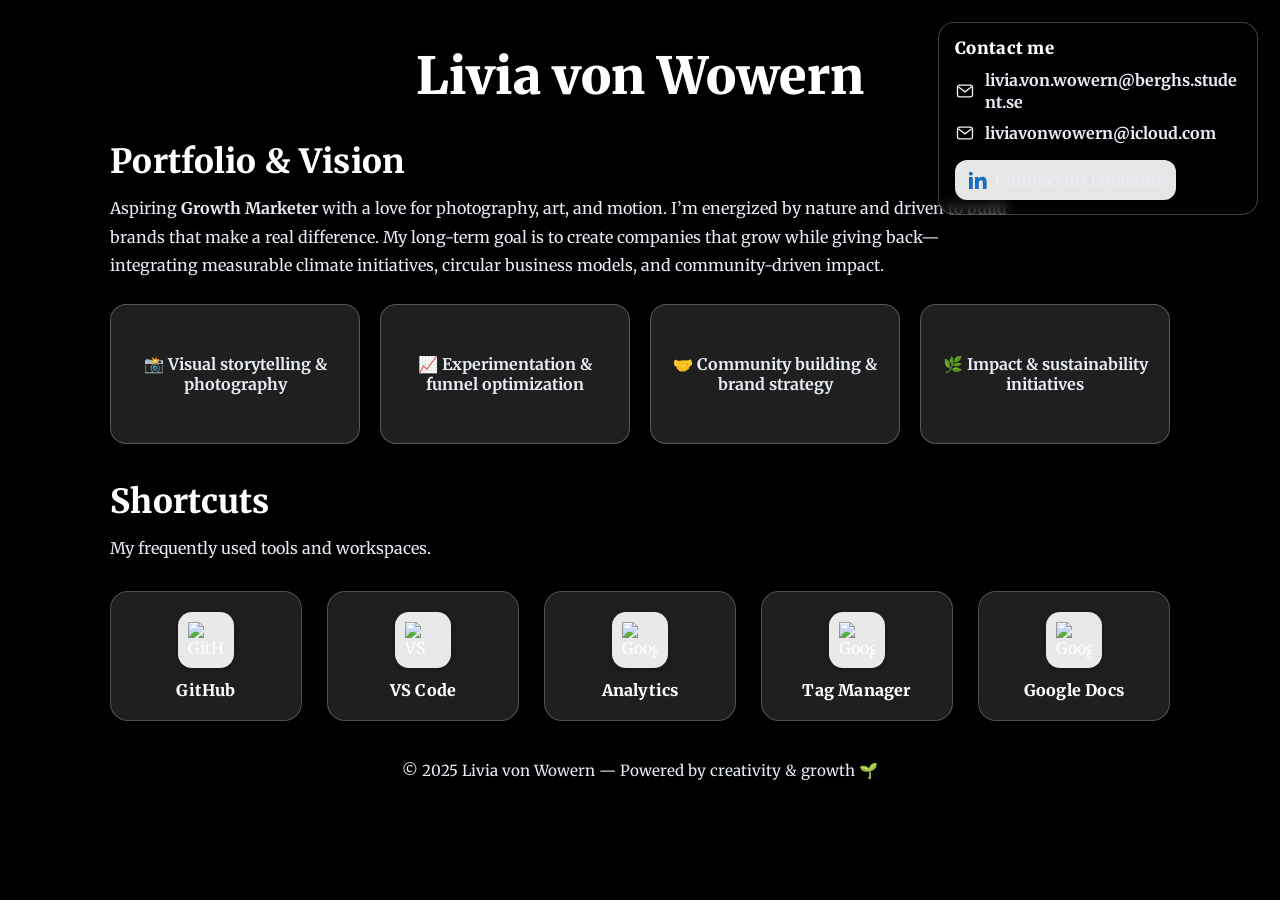
==== index.html @ f671ff24 "gtm" ====
<!DOCTYPE html>
<html lang="en">
<head>
  <!-- Google Tag Manager -->
  <script>(function(w,d,s,l,i){w[l]=w[l]||[];w[l].push({'gtm.start':
  new Date().getTime(),event:'gtm.js'});var f=d.getElementsByTagName(s)[0],
  j=d.createElement(s),dl=l!='dataLayer'?'&l='+l:'';j.async=true;j.src=
  'https://www.googletagmanager.com/gtm.js?id='+i+dl;f.parentNode.insertBefore(j,f);
  })(window,document,'script','dataLayer','GTM-MPZDT4SW');</script>
  <!-- End Google Tag Manager -->

  <meta charset="UTF-8" />
  <meta name="viewport" content="width=device-width, initial-scale=1" />
  <title>Livia von Wowern</title>

  <!-- Merriweather font -->
  <link href="https://fonts.googleapis.com/css2?family=Merriweather:wght@300;400;700;900&display=swap" rel="stylesheet">

  <style>
    :root{
      --text:#ffffff;
      --text-soft:#e8ecf6;
      --accent:#00e0ff;
      --glass:rgba(255,255,255,.12);
      --card:rgba(255,255,255,.9);
      --shadow:0 4px 14px rgba(0,0,0,.28);
    }
    *{box-sizing:border-box}

    body{
      margin:0;
      font-family:'Merriweather', serif;
      color:var(--text);
      min-height:100vh; overflow-x:hidden;
      background: #000 url("https://plus.unsplash.com/premium_photo-1701069017776-1d6363816001?fm=jpg&q=60&w=3000&ixlib=rb-4.1.0&ixid=M3wxMjA3fDB8MHxzZWFyY2h8MTB8fGRhcmslMjBiYWNrZ3JvdW5kfGVufDB8fDB8fHww")
                  center center / cover no-repeat fixed;
      position:relative;
    }
    @media (max-width:900px){ body{ background-attachment:scroll; } }

    .container{ position:relative; z-index:2; max-width:1100px; margin:0 auto; padding:50px 20px 110px; }
    header{text-align:center;margin-bottom:18px}
    header h1{
      font-weight:900; letter-spacing:.3px;
      font-size:clamp(2.2rem,4vw,3.6rem); margin:0; line-height:1.05;
      text-shadow:0 2px 18px rgba(0,0,0,.45);
    }

    section{margin-top:36px}
    .section-title{
      font-weight:800; letter-spacing:.3px;
      font-size:clamp(1.6rem,2.6vw,2.2rem); margin:0 0 12px;
      text-shadow:0 1px 12px rgba(0,0,0,.35);
    }
    .lead{
      color:var(--text-soft); line-height:1.8; margin:0 0 24px; max-width:900px;
      text-shadow:0 1px 10px rgba(0,0,0,.35);
    }

    .folio-grid{ display:grid; grid-template-columns:repeat(auto-fit,minmax(230px,1fr)); gap:20px; }
    .folio-item{
      background:var(--glass);
      border:1px solid rgba(255,255,255,.25);
      border-radius:16px; padding:18px; min-height:140px;
      display:flex; align-items:center; justify-content:center; text-align:center;
      color:var(--text-soft); font-weight:700; box-shadow:var(--shadow);
      backdrop-filter:saturate(110%) blur(4px);
    }

    .links{ display:grid; grid-template-columns:repeat(auto-fit,minmax(160px,1fr)); gap:25px; justify-content:center; margin-top:28px; }
    .link-card{
      background:var(--glass); backdrop-filter:blur(8px);
      border:1px solid rgba(255,255,255,.22); border-radius:18px; padding:20px; color:var(--text);
      text-decoration:none; display:flex; flex-direction:column; align-items:center; justify-content:center;
      box-shadow:var(--shadow); transition:transform .25s ease, box-shadow .25s ease, border-color .25s ease;
    }
    .link-card:hover{ transform:translateY(-6px) scale(1.03); box-shadow:0 0 24px rgba(0,224,255,.42); border-color:var(--accent); }
    .logo-badge{ display:inline-flex; align-items:center; justify-content:center; width:56px; height:56px; border-radius:14px; background:var(--card); box-shadow:0 2px 8px rgba(0,0,0,.3); margin-bottom:12px; }
    .logo{ width:36px; height:36px; object-fit:contain; }
    .link-label{ font-weight:800; font-size:1rem; letter-spacing:.2px; }

    footer{ margin-top:40px; font-size:.95rem; color:var(--text-soft); text-align:center; }
    @media (max-width:640px){ .link-card{max-width:260px;margin:0 auto} .container{padding-bottom:130px} }

    .contact{
      position:fixed; right:22px; top:22px; z-index:5;
      width:320px; max-width:calc(100vw - 32px);
      background:rgba(0,0,0,.45); border:1px solid rgba(255,255,255,.25);
      border-radius:16px; padding:14px 16px; color:var(--text); box-shadow:var(--shadow);
      backdrop-filter:blur(6px) saturate(120%);
    }
    .contact h3{ margin:0 0 10px; font-size:1.05rem; font-weight:900; letter-spacing:.3px; }
    .contact .row{ display:flex; align-items:center; gap:10px; margin:8px 0; line-height:1.4; }
    .contact .icon{ width:20px; height:20px; opacity:.95; flex:0 0 auto; }
    .contact a{ color:var(--text-soft); text-decoration:none; font-weight:700; word-break:break-word; }
    .contact a:hover{ color:#fff; text-decoration:underline; }
    .btn{ margin-top:8px; display:inline-flex; align-items:center; gap:8px; background:var(--card); color:#0a66c2; border-radius:12px; padding:10px 14px; font-weight:900; text-decoration:none; box-shadow:0 2px 8px rgba(0,0,0,.25); transition:transform .2s ease, box-shadow .2s ease; }
    .btn:hover{ transform:translateY(-2px); box-shadow:0 4px 14px rgba(0,0,0,.35); }
    .btn .icon{ width:18px; height:18px; }

    .contact-toggle{ position:fixed; right:22px; bottom:22px; z-index:6; background:var(--card); color:#111827; border:none; border-radius:999px; padding:10px 14px; font-weight:900; box-shadow:var(--shadow); display:none; }
    @media (max-width:540px){ .contact{display:none}.contact.open{display:block}.contact-toggle{display:inline-block} }
  </style>
</head>
<body>
  <!-- Google Tag Manager (noscript) -->
<noscript><iframe src="https://www.googletagmanager.com/ns.html?id=GTM-MPZDT4SW"
height="0" width="0" style="display:none;visibility:hidden"></iframe></noscript>
<!-- End Google Tag Manager (noscript) -->

  <!-- Mobile contact toggle -->
  <button class="contact-toggle" aria-controls="contact-card" aria-expanded="false" onclick="
    const c=document.getElementById('contact-card');
    c.classList.toggle('open');
    this.setAttribute('aria-expanded', c.classList.contains('open'));
  ">Contact</button>

  <!-- Contact Corner -->
  <aside id="contact-card" class="contact" aria-label="Contact information">
    <h3>Contact me</h3>
    <div class="row">
      <svg class="icon" viewBox="0 0 24 24" fill="none" aria-hidden="true">
        <path d="M3 7.5A2.5 2.5 0 0 1 5.5 5h13A2.5 2.5 0 0 1 21 7.5v9A2.5 2.5 0 0 1 18.5 19h-13A2.5 2.5 0 0 1 3 16.5v-9Z" stroke="currentColor" stroke-width="1.6"/>
        <path d="M4 7l8 6 8-6" stroke="currentColor" stroke-width="1.6"/>
      </svg>
      <a href="mailto:livia.von.wowern@berghs.student.se">livia.von.wowern@berghs.student.se</a>
    </div>
    <div class="row">
      <svg class="icon" viewBox="0 0 24 24" fill="none" aria-hidden="true">
        <path d="M3 7.5A2.5 2.5 0 0 1 5.5 5h13A2.5 2.5 0 0 1 21 7.5v9A2.5 2.5 0 0 1 18.5 19h-13A2.5 2.5 0 0 1 3 16.5v-9Z" stroke="currentColor" stroke-width="1.6"/>
        <path d="M4 7l8 6 8-6" stroke="currentColor" stroke-width="1.6"/>
      </svg>
      <a href="mailto:liviavonwowern@icloud.com">liviavonwowern@icloud.com</a>
    </div>
    <a class="btn" href="https://www.linkedin.com/in/livia-von-wowern-b5a18633a" target="_blank" rel="noopener noreferrer" aria-label="LinkedIn profile — Livia von Wowern">
      <svg class="icon" viewBox="0 0 24 24" aria-hidden="true"><path fill="#0a66c2" d="M4.98 3.5C4.98 4.88 3.86 6 2.5 6S0 4.88 0 3.5 1.12 1 2.5 1s2.48 1.12 2.48 2.5zM0 8h5v16H0zM8 8h4.8v2.2h.1c.7-1.3 2.3-2.6 4.7-2.6 5 0 5.9 3.3 5.9 7.6V24h-5v-7.5c0-1.8 0-4.1-2.5-4.1s-2.9 2-2.9 4v7.6H8V8z"/></svg>
      Connect on LinkedIn
    </a>
  </aside>

  <div class="container">
    <header><h1>Livia von Wowern</h1></header>

    <section id="portfolio">
      <h2 class="section-title">Portfolio & Vision</h2>
      <p class="lead">
        Aspiring <strong>Growth Marketer</strong> with a love for photography, art, and motion.
        I’m energized by nature and driven to build brands that make a real difference.
        My long-term goal is to create companies that grow while giving back—integrating measurable
        climate initiatives, circular business models, and community-driven impact.
      </p>
      <div class="folio-grid">
        <div class="folio-item">📸 Visual storytelling & photography</div>
        <div class="folio-item">📈 Experimentation & funnel optimization</div>
        <div class="folio-item">🤝 Community building & brand strategy</div>
        <div class="folio-item">🌿 Impact & sustainability initiatives</div>
      </div>
    </section>

    <section id="shortcuts">
      <h2 class="section-title" style="margin-top:32px;">Shortcuts</h2>
      <p class="lead">My frequently used tools and workspaces.</p>
      <div class="links">
        <a href="https://github.com/" class="link-card" target="_blank" rel="noopener noreferrer" aria-label="GitHub">
          <span class="logo-badge"><img class="logo" src="https://github.githubassets.com/favicons/favicon.svg" alt="GitHub" loading="lazy" decoding="async"></span>
          <div class="link-label">GitHub</div>
        </a>
        <a href="https://code.visualstudio.com/" class="link-card" target="_blank" rel="noopener noreferrer" aria-label="VS Code">
          <span class="logo-badge"><img class="logo" src="https://code.visualstudio.com/favicon.ico" alt="VS Code" loading="lazy" decoding="async"></span>
          <div class="link-label">VS Code</div>
        </a>
        <a href="https://analytics.google.com/" class="link-card" target="_blank" rel="noopener noreferrer" aria-label="Google Analytics">
          <span class="logo-badge"><img class="logo" src="https://www.gstatic.com/analytics-suite/header/suite/v2/ic_analytics.svg" alt="Google Analytics" loading="lazy" decoding="async"></span>
          <div class="link-label">Analytics</div>
        </a>

        <!-- Tag Manager card -->
        <a href="https://tagmanager.google.com/" class="link-card" target="_blank" rel="noopener noreferrer" aria-label="Google Tag Manager">
          <span class="logo-badge">
            <img
              class="logo"
              src="https://encrypted-tbn0.gstatic.com/images?q=tbn:ANd9GcS4cEQ_gB6ddnWefziMZ3MfPSZ_flEyVob_Ng&s"
              alt="Google Tag Manager"
              loading="lazy"
              decoding="async"
            >
          </span>
          <div class="link-label">Tag Manager</div>
        </a>

        <a href="https://docs.google.com/" class="link-card" target="_blank" rel="noopener noreferrer" aria-label="Google Docs">
          <span class="logo-badge"><img class="logo" src="https://www.gstatic.com/images/branding/product/1x/docs_2020q4_48dp.png" alt="Google Docs" loading="lazy" decoding="async"></span>
          <div class="link-label">Google Docs</div>
        </a>
      </div>
    </section>

    <footer>&copy; 2025 Livia von Wowern — Powered by creativity & growth 🌱</footer>
  </div>
</body>
</html>
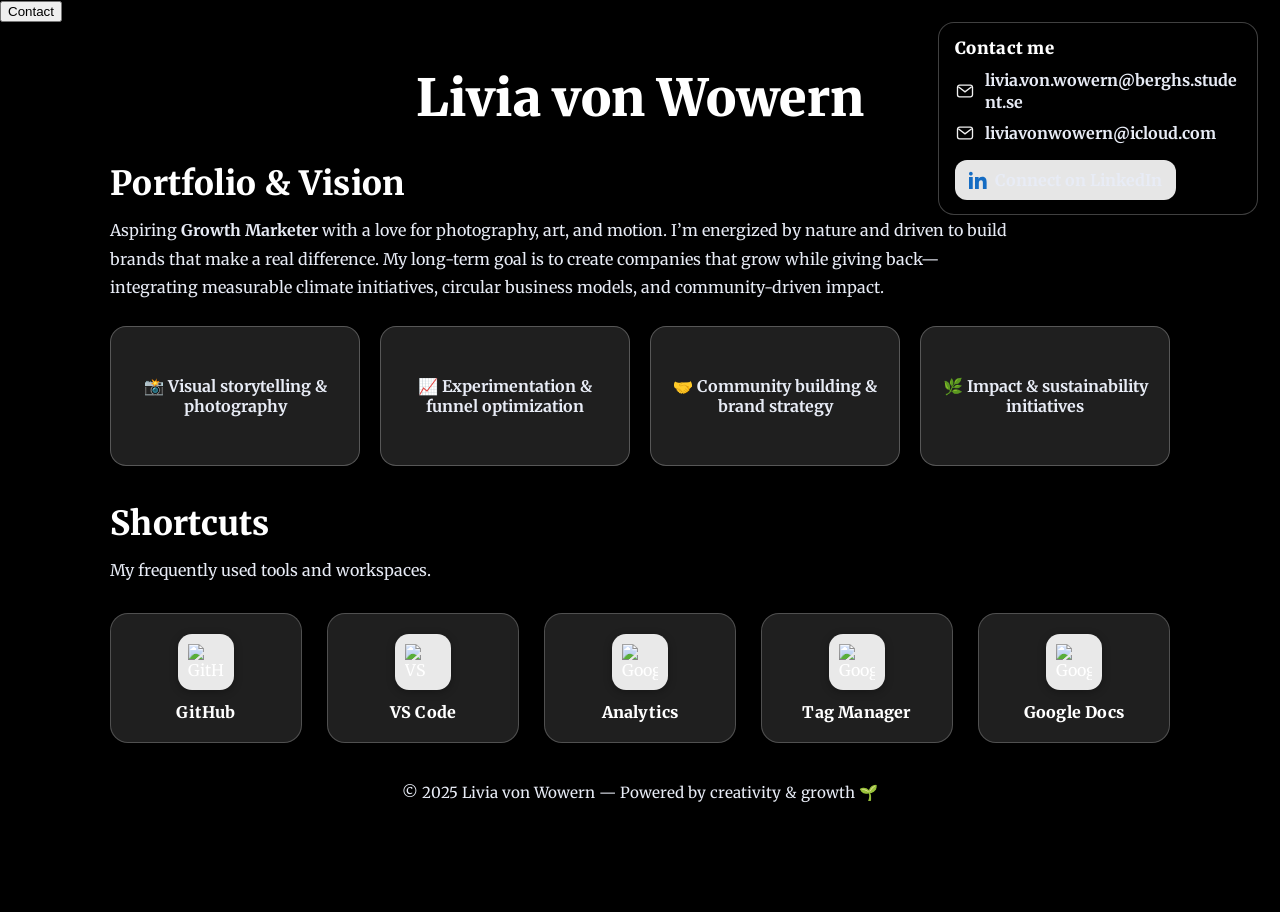
==== commit de8f2bd7: "added mail a tag ids" ====
--- a/index.html
+++ b/index.html
@@ -96,8 +96,7 @@
     .contact a:hover{ color:#fff; text-decoration:underline; }
     .btn{ margin-top:8px; display:inline-flex; align-items:center; gap:8px; background:var(--card); color:#0a66c2; border-radius:12px; padding:10px 14px; font-weight:900; text-decoration:none; box-shadow:0 2px 8px rgba(0,0,0,.25); transition:transform .2s ease, box-shadow .2s ease; }
     .btn:hover{ transform:translateY(-2px); box-shadow:0 4px 14px rgba(0,0,0,.35); }
-    .btn .icon{ width:18px; height:18px; }
-
+    .btn .icon{ width:18px; height:18px; }id
     .contact-toggle{ position:fixed; right:22px; bottom:22px; z-index:6; background:var(--card); color:#111827; border:none; border-radius:999px; padding:10px 14px; font-weight:900; box-shadow:var(--shadow); display:none; }
     @media (max-width:540px){ .contact{display:none}.contact.open{display:block}.contact-toggle{display:inline-block} }
   </style>
@@ -123,14 +122,14 @@
         <path d="M3 7.5A2.5 2.5 0 0 1 5.5 5h13A2.5 2.5 0 0 1 21 7.5v9A2.5 2.5 0 0 1 18.5 19h-13A2.5 2.5 0 0 1 3 16.5v-9Z" stroke="currentColor" stroke-width="1.6"/>
         <path d="M4 7l8 6 8-6" stroke="currentColor" stroke-width="1.6"/>
       </svg>
-      <a href="mailto:livia.von.wowern@berghs.student.se">livia.von.wowern@berghs.student.se</a>
+      <a id="school__mail"  href="mailto:livia.von.wowern@berghs.student.se">livia.von.wowern@berghs.student.se</a>
     </div>
     <div class="row">
       <svg class="icon" viewBox="0 0 24 24" fill="none" aria-hidden="true">
         <path d="M3 7.5A2.5 2.5 0 0 1 5.5 5h13A2.5 2.5 0 0 1 21 7.5v9A2.5 2.5 0 0 1 18.5 19h-13A2.5 2.5 0 0 1 3 16.5v-9Z" stroke="currentColor" stroke-width="1.6"/>
         <path d="M4 7l8 6 8-6" stroke="currentColor" stroke-width="1.6"/>
       </svg>
-      <a href="mailto:liviavonwowern@icloud.com">liviavonwowern@icloud.com</a>
+      <a id="private__mail" href="mailto:liviavonwowern@icloud.com">liviavonwowern@icloud.com</a>
     </div>
     <a class="btn" href="https://www.linkedin.com/in/livia-von-wowern-b5a18633a" target="_blank" rel="noopener noreferrer" aria-label="LinkedIn profile — Livia von Wowern">
       <svg class="icon" viewBox="0 0 24 24" aria-hidden="true"><path fill="#0a66c2" d="M4.98 3.5C4.98 4.88 3.86 6 2.5 6S0 4.88 0 3.5 1.12 1 2.5 1s2.48 1.12 2.48 2.5zM0 8h5v16H0zM8 8h4.8v2.2h.1c.7-1.3 2.3-2.6 4.7-2.6 5 0 5.9 3.3 5.9 7.6V24h-5v-7.5c0-1.8 0-4.1-2.5-4.1s-2.9 2-2.9 4v7.6H8V8z"/></svg>
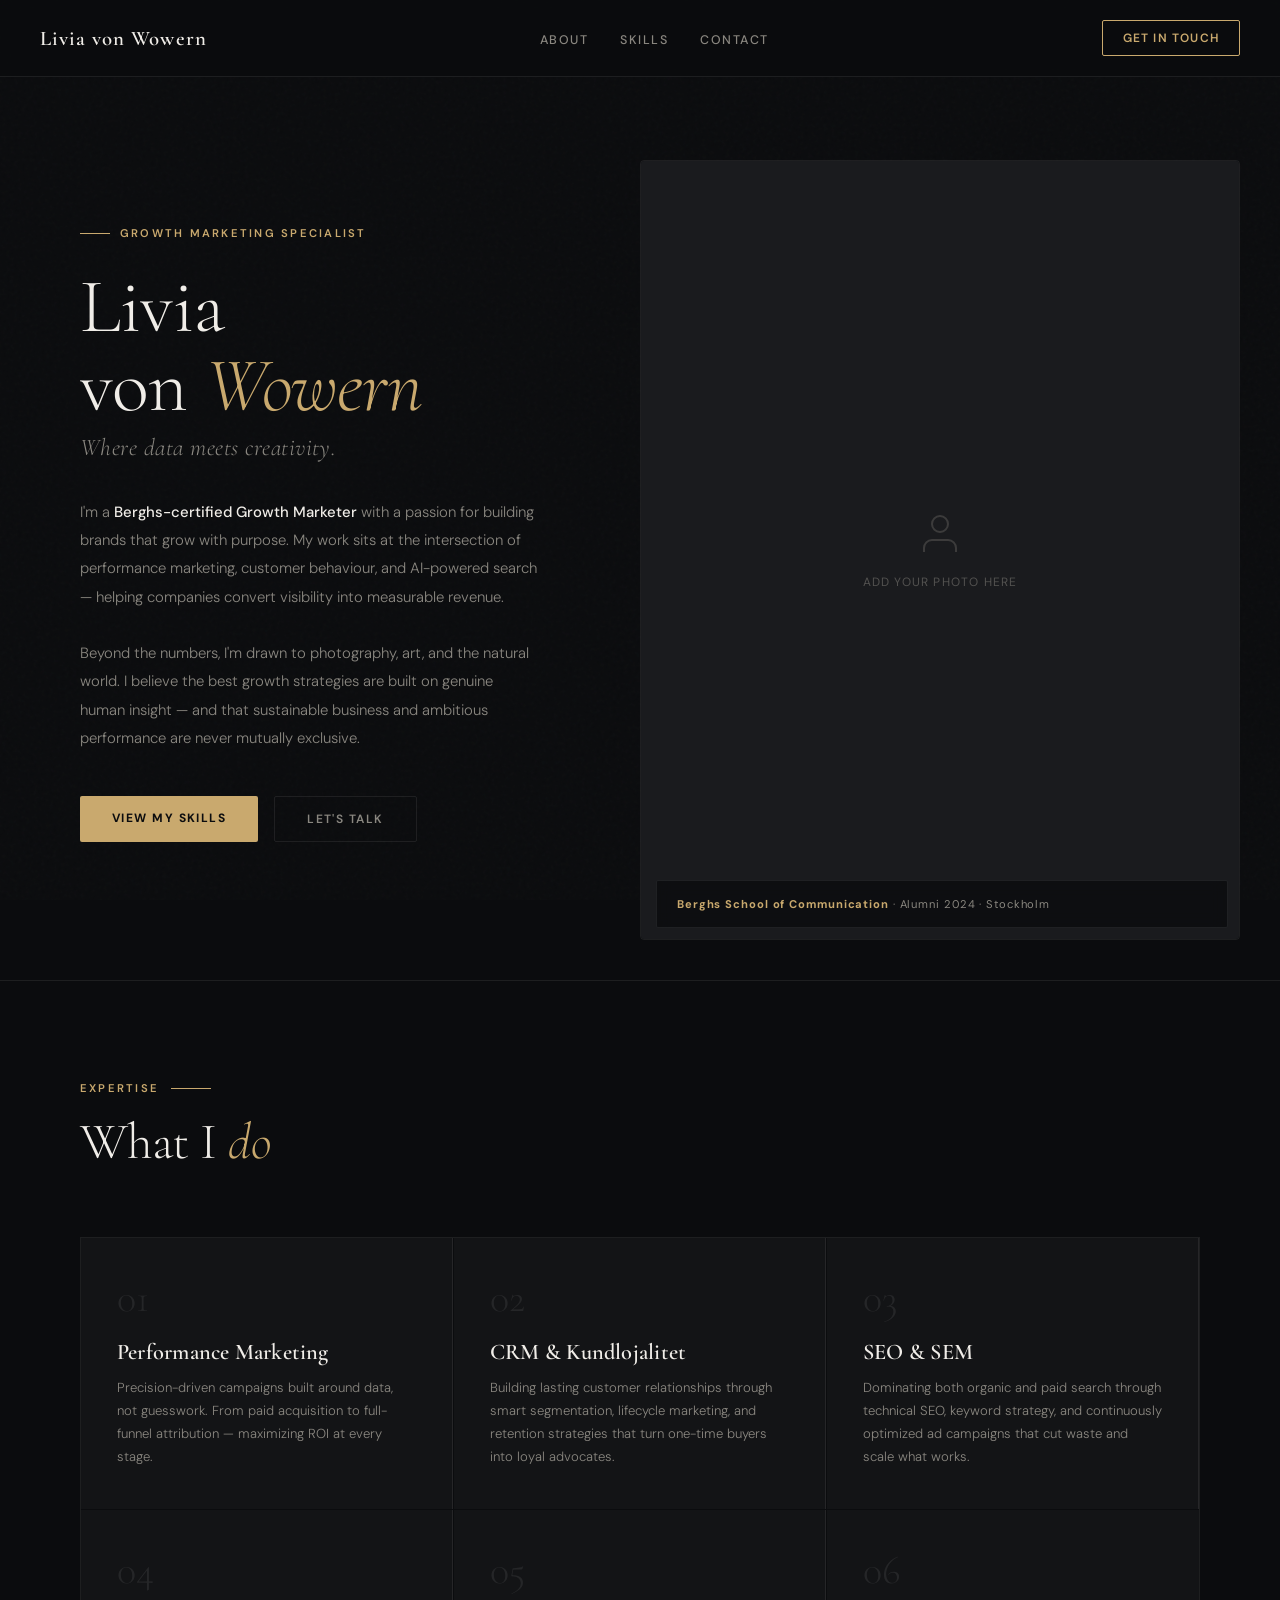
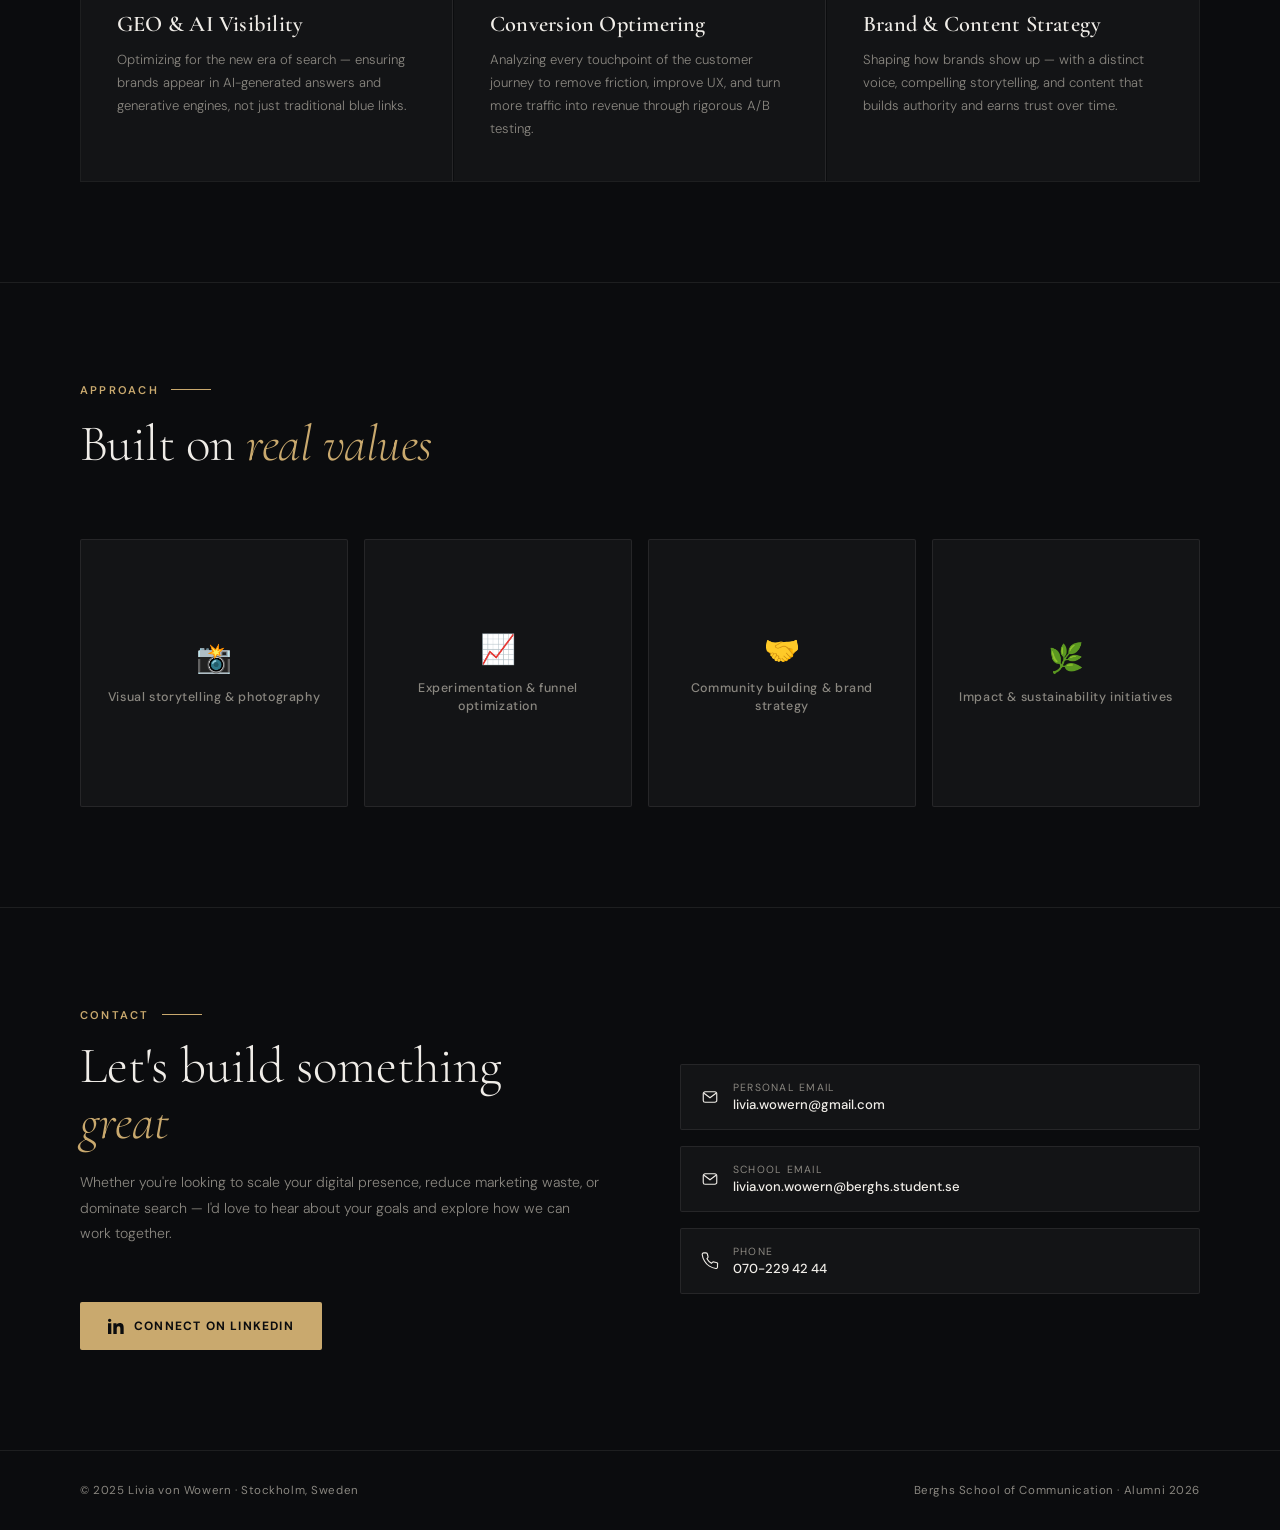
==== commit 92fbe41d: "New Website Changed to a portfolio" ====
--- a/index.html
+++ b/index.html
@@ -2,199 +2,768 @@
 <html lang="en">
 <head>
   <!-- Google Tag Manager -->
-  <script>(function(w,d,s,l,i){w[l]=w[l]||[];w[l].push({'gtm.start':
-  new Date().getTime(),event:'gtm.js'});var f=d.getElementsByTagName(s)[0],
-  j=d.createElement(s),dl=l!='dataLayer'?'&l='+l:'';j.async=true;j.src=
-  'https://www.googletagmanager.com/gtm.js?id='+i+dl;f.parentNode.insertBefore(j,f);
-  })(window,document,'script','dataLayer','GTM-MPZDT4SW');</script>
-  <!-- End Google Tag Manager -->
-
+<script>(function(w,d,s,l,i){w[l]=w[l]||[];w[l].push({'gtm.start':
+new Date().getTime(),event:'gtm.js'});var f=d.getElementsByTagName(s)[0],
+j=d.createElement(s),dl=l!='dataLayer'?'&l='+l:'';j.async=true;j.src=
+'https://www.googletagmanager.com/gtm.js?id='+i+dl;f.parentNode.insertBefore(j,f);
+})(window,document,'script','dataLayer','GTM-K4TDV6P3');</script>
+<!-- End Google Tag Manager -->
   <meta charset="UTF-8" />
   <meta name="viewport" content="width=device-width, initial-scale=1" />
   <title>Livia von Wowern</title>
 
-  <!-- Merriweather font -->
-  <link href="https://fonts.googleapis.com/css2?family=Merriweather:wght@300;400;700;900&display=swap" rel="stylesheet">
+  <link href="https://fonts.googleapis.com/css2?family=Cormorant+Garamond:ital,wght@0,300;0,400;0,600;0,700;1,300;1,400;1,600&family=DM+Sans:wght@300;400;500;600&display=swap" rel="stylesheet">
 
   <style>
-    :root{
-      --text:#ffffff;
-      --text-soft:#e8ecf6;
-      --accent:#00e0ff;
-      --glass:rgba(255,255,255,.12);
-      --card:rgba(255,255,255,.9);
-      --shadow:0 4px 14px rgba(0,0,0,.28);
-    }
-    *{box-sizing:border-box}
-
-    body{
-      margin:0;
-      font-family:'Merriweather', serif;
-      color:var(--text);
-      min-height:100vh; overflow-x:hidden;
-      background: #000 url("https://plus.unsplash.com/premium_photo-1701069017776-1d6363816001?fm=jpg&q=60&w=3000&ixlib=rb-4.1.0&ixid=M3wxMjA3fDB8MHxzZWFyY2h8MTB8fGRhcmslMjBiYWNrZ3JvdW5kfGVufDB8fDB8fHww")
-                  center center / cover no-repeat fixed;
-      position:relative;
-    }
-    @media (max-width:900px){ body{ background-attachment:scroll; } }
-
-    .container{ position:relative; z-index:2; max-width:1100px; margin:0 auto; padding:50px 20px 110px; }
-    header{text-align:center;margin-bottom:18px}
-    header h1{
-      font-weight:900; letter-spacing:.3px;
-      font-size:clamp(2.2rem,4vw,3.6rem); margin:0; line-height:1.05;
-      text-shadow:0 2px 18px rgba(0,0,0,.45);
-    }
-
-    section{margin-top:36px}
-    .section-title{
-      font-weight:800; letter-spacing:.3px;
-      font-size:clamp(1.6rem,2.6vw,2.2rem); margin:0 0 12px;
-      text-shadow:0 1px 12px rgba(0,0,0,.35);
-    }
-    .lead{
-      color:var(--text-soft); line-height:1.8; margin:0 0 24px; max-width:900px;
-      text-shadow:0 1px 10px rgba(0,0,0,.35);
-    }
-
-    .folio-grid{ display:grid; grid-template-columns:repeat(auto-fit,minmax(230px,1fr)); gap:20px; }
-    .folio-item{
-      background:var(--glass);
-      border:1px solid rgba(255,255,255,.25);
-      border-radius:16px; padding:18px; min-height:140px;
-      display:flex; align-items:center; justify-content:center; text-align:center;
-      color:var(--text-soft); font-weight:700; box-shadow:var(--shadow);
-      backdrop-filter:saturate(110%) blur(4px);
-    }
-
-    .links{ display:grid; grid-template-columns:repeat(auto-fit,minmax(160px,1fr)); gap:25px; justify-content:center; margin-top:28px; }
-    .link-card{
-      background:var(--glass); backdrop-filter:blur(8px);
-      border:1px solid rgba(255,255,255,.22); border-radius:18px; padding:20px; color:var(--text);
-      text-decoration:none; display:flex; flex-direction:column; align-items:center; justify-content:center;
-      box-shadow:var(--shadow); transition:transform .25s ease, box-shadow .25s ease, border-color .25s ease;
-    }
-    .link-card:hover{ transform:translateY(-6px) scale(1.03); box-shadow:0 0 24px rgba(0,224,255,.42); border-color:var(--accent); }
-    .logo-badge{ display:inline-flex; align-items:center; justify-content:center; width:56px; height:56px; border-radius:14px; background:var(--card); box-shadow:0 2px 8px rgba(0,0,0,.3); margin-bottom:12px; }
-    .logo{ width:36px; height:36px; object-fit:contain; }
-    .link-label{ font-weight:800; font-size:1rem; letter-spacing:.2px; }
-
-    footer{ margin-top:40px; font-size:.95rem; color:var(--text-soft); text-align:center; }
-    @media (max-width:640px){ .link-card{max-width:260px;margin:0 auto} .container{padding-bottom:130px} }
-
-    .contact{
-      position:fixed; right:22px; top:22px; z-index:5;
-      width:320px; max-width:calc(100vw - 32px);
-      background:rgba(0,0,0,.45); border:1px solid rgba(255,255,255,.25);
-      border-radius:16px; padding:14px 16px; color:var(--text); box-shadow:var(--shadow);
-      backdrop-filter:blur(6px) saturate(120%);
-    }
-    .contact h3{ margin:0 0 10px; font-size:1.05rem; font-weight:900; letter-spacing:.3px; }
-    .contact .row{ display:flex; align-items:center; gap:10px; margin:8px 0; line-height:1.4; }
-    .contact .icon{ width:20px; height:20px; opacity:.95; flex:0 0 auto; }
-    .contact a{ color:var(--text-soft); text-decoration:none; font-weight:700; word-break:break-word; }
-    .contact a:hover{ color:#fff; text-decoration:underline; }
-    .btn{ margin-top:8px; display:inline-flex; align-items:center; gap:8px; background:var(--card); color:#0a66c2; border-radius:12px; padding:10px 14px; font-weight:900; text-decoration:none; box-shadow:0 2px 8px rgba(0,0,0,.25); transition:transform .2s ease, box-shadow .2s ease; }
-    .btn:hover{ transform:translateY(-2px); box-shadow:0 4px 14px rgba(0,0,0,.35); }
-    .btn .icon{ width:18px; height:18px; }id
-    .contact-toggle{ position:fixed; right:22px; bottom:22px; z-index:6; background:var(--card); color:#111827; border:none; border-radius:999px; padding:10px 14px; font-weight:900; box-shadow:var(--shadow); display:none; }
-    @media (max-width:540px){ .contact{display:none}.contact.open{display:block}.contact-toggle{display:inline-block} }
+    :root {
+      --bg: #0b0c0e;
+      --surface: #131416;
+      --surface2: #1a1b1e;
+      --border: rgba(255,255,255,0.08);
+      --text: #f0ede8;
+      --text-soft: #8a8780;
+      --accent: #c9a96e;
+      --accent2: #e8d5b0;
+      --white: #ffffff;
+    }
+
+    *, *::before, *::after { box-sizing: border-box; margin: 0; padding: 0; }
+
+    body {
+      font-family: 'DM Sans', sans-serif;
+      background: var(--bg);
+      color: var(--text);
+      min-height: 100vh;
+      overflow-x: hidden;
+    }
+
+    /* Subtle noise texture overlay */
+    body::before {
+      content: '';
+      position: fixed;
+      inset: 0;
+      background-image: url("data:image/svg+xml,%3Csvg viewBox='0 0 256 256' xmlns='http://www.w3.org/2000/svg'%3E%3Cfilter id='noise'%3E%3CfeTurbulence type='fractalNoise' baseFrequency='0.9' numOctaves='4' stitchTiles='stitch'/%3E%3C/filter%3E%3Crect width='100%25' height='100%25' filter='url(%23noise)' opacity='0.035'/%3E%3C/svg%3E");
+      pointer-events: none;
+      z-index: 0;
+      opacity: 0.6;
+    }
+
+    /* ── NAV ─────────────────────────────────────── */
+    nav {
+      position: fixed;
+      top: 0; left: 0; right: 0;
+      z-index: 100;
+      padding: 20px 40px;
+      display: flex;
+      justify-content: space-between;
+      align-items: center;
+      border-bottom: 1px solid var(--border);
+      background: rgba(11,12,14,0.85);
+      backdrop-filter: blur(12px);
+    }
+
+    .nav-logo {
+      font-family: 'Cormorant Garamond', serif;
+      font-size: 1.3rem;
+      font-weight: 600;
+      color: var(--text);
+      letter-spacing: 0.05em;
+    }
+
+    .nav-links {
+      display: flex;
+      gap: 32px;
+      list-style: none;
+    }
+
+    .nav-links a {
+      color: var(--text-soft);
+      text-decoration: none;
+      font-size: 0.78rem;
+      font-weight: 500;
+      letter-spacing: 0.12em;
+      text-transform: uppercase;
+      transition: color 0.2s;
+    }
+
+    .nav-links a:hover { color: var(--accent); }
+
+    .nav-cta {
+      padding: 9px 20px;
+      border: 1px solid var(--accent);
+      color: var(--accent);
+      text-decoration: none;
+      font-size: 0.75rem;
+      font-weight: 600;
+      letter-spacing: 0.1em;
+      text-transform: uppercase;
+      border-radius: 2px;
+      transition: all 0.25s;
+    }
+    .nav-cta:hover { background: var(--accent); color: var(--bg); }
+
+    @media (max-width: 680px) {
+      nav { padding: 16px 20px; }
+      .nav-links { display: none; }
+    }
+
+    /* ── HERO ────────────────────────────────────── */
+    .hero {
+      position: relative;
+      z-index: 1;
+      min-height: 100vh;
+      display: grid;
+      grid-template-columns: 1fr 1fr;
+      align-items: center;
+      gap: 0;
+      padding-top: 80px;
+    }
+
+    .hero-left {
+      padding: 80px 60px 80px 80px;
+    }
+
+    .hero-eyebrow {
+      display: inline-flex;
+      align-items: center;
+      gap: 10px;
+      font-size: 0.7rem;
+      font-weight: 600;
+      letter-spacing: 0.2em;
+      text-transform: uppercase;
+      color: var(--accent);
+      margin-bottom: 28px;
+    }
+
+    .hero-eyebrow::before {
+      content: '';
+      display: block;
+      width: 30px;
+      height: 1px;
+      background: var(--accent);
+    }
+
+    h1 {
+      font-family: 'Cormorant Garamond', serif;
+      font-size: clamp(3.5rem, 6vw, 6rem);
+      font-weight: 300;
+      line-height: 1.02;
+      color: var(--text);
+      margin-bottom: 8px;
+      letter-spacing: -0.01em;
+    }
+
+    h1 em {
+      font-style: italic;
+      color: var(--accent);
+    }
+
+    .hero-subtitle {
+      font-family: 'Cormorant Garamond', serif;
+      font-size: clamp(1.1rem, 2vw, 1.5rem);
+      font-weight: 300;
+      font-style: italic;
+      color: var(--text-soft);
+      margin-bottom: 36px;
+      letter-spacing: 0.02em;
+    }
+
+    .hero-bio {
+      font-size: 0.93rem;
+      line-height: 1.9;
+      color: var(--text-soft);
+      max-width: 460px;
+      margin-bottom: 44px;
+      font-weight: 300;
+    }
+
+    .hero-bio strong {
+      color: var(--text);
+      font-weight: 500;
+    }
+
+    .hero-actions {
+      display: flex;
+      gap: 16px;
+      flex-wrap: wrap;
+    }
+
+    .btn-primary {
+      padding: 14px 32px;
+      background: var(--accent);
+      color: var(--bg);
+      text-decoration: none;
+      font-size: 0.75rem;
+      font-weight: 700;
+      letter-spacing: 0.12em;
+      text-transform: uppercase;
+      border-radius: 2px;
+      transition: all 0.25s;
+    }
+    .btn-primary:hover { background: var(--accent2); }
+
+    .btn-secondary {
+      padding: 14px 32px;
+      border: 1px solid var(--border);
+      color: var(--text-soft);
+      text-decoration: none;
+      font-size: 0.75rem;
+      font-weight: 600;
+      letter-spacing: 0.12em;
+      text-transform: uppercase;
+      border-radius: 2px;
+      transition: all 0.25s;
+    }
+    .btn-secondary:hover { border-color: var(--text-soft); color: var(--text); }
+
+    /* ── PHOTO SIDE ──────────────────────────────── */
+    .hero-right {
+      height: 100vh;
+      position: relative;
+      overflow: hidden;
+    }
+
+    .photo-frame {
+      position: absolute;
+      inset: 80px 40px 40px 0;
+      border-radius: 4px;
+      overflow: hidden;
+      border: 1px solid var(--border);
+    }
+
+    .photo-placeholder {
+      width: 100%;
+      height: 100%;
+      background: var(--surface2);
+      display: flex;
+      flex-direction: column;
+      align-items: center;
+      justify-content: center;
+      gap: 16px;
+      color: var(--text-soft);
+    }
+
+    .photo-placeholder svg {
+      width: 48px;
+      height: 48px;
+      opacity: 0.3;
+    }
+
+    .photo-placeholder p {
+      font-size: 0.75rem;
+      letter-spacing: 0.1em;
+      text-transform: uppercase;
+      opacity: 0.5;
+    }
+
+    /* If user adds an actual img inside .photo-frame */
+    .photo-frame img {
+      width: 100%;
+      height: 100%;
+      object-fit: cover;
+      object-position: center top;
+      display: block;
+    }
+
+    .photo-caption {
+      position: absolute;
+      bottom: 52px;
+      left: 16px;
+      right: 52px;
+      padding: 16px 20px;
+      background: rgba(11,12,14,0.8);
+      backdrop-filter: blur(8px);
+      border: 1px solid var(--border);
+      border-radius: 2px;
+    }
+
+    .photo-caption p {
+      font-size: 0.7rem;
+      color: var(--text-soft);
+      letter-spacing: 0.08em;
+    }
+
+    .photo-caption strong {
+      color: var(--accent);
+    }
+
+    @media (max-width: 900px) {
+      .hero {
+        grid-template-columns: 1fr;
+        min-height: auto;
+      }
+      .hero-right { display: none; }
+      .hero-left { padding: 100px 24px 60px; }
+    }
+
+    /* ── SKILLS ──────────────────────────────────── */
+    .skills-section {
+      position: relative;
+      z-index: 1;
+      padding: 100px 80px;
+      border-top: 1px solid var(--border);
+    }
+
+    .section-label {
+      font-size: 0.7rem;
+      font-weight: 600;
+      letter-spacing: 0.2em;
+      text-transform: uppercase;
+      color: var(--accent);
+      display: flex;
+      align-items: center;
+      gap: 12px;
+      margin-bottom: 16px;
+    }
+
+    .section-label::after {
+      content: '';
+      flex: 1;
+      max-width: 40px;
+      height: 1px;
+      background: var(--accent);
+    }
+
+    .section-heading {
+      font-family: 'Cormorant Garamond', serif;
+      font-size: clamp(2.2rem, 4vw, 3.5rem);
+      font-weight: 300;
+      color: var(--text);
+      margin-bottom: 64px;
+      letter-spacing: -0.01em;
+    }
+
+    .section-heading em {
+      font-style: italic;
+      color: var(--accent);
+    }
+
+    .skills-grid {
+      display: grid;
+      grid-template-columns: repeat(auto-fit, minmax(280px, 1fr));
+      gap: 1px;
+      border: 1px solid var(--border);
+    }
+
+    .skill-card {
+      padding: 40px 36px;
+      background: var(--surface);
+      border-right: 1px solid var(--border);
+      transition: background 0.3s;
+      position: relative;
+      overflow: hidden;
+    }
+
+    .skill-card:last-child { border-right: none; }
+
+    .skill-card::before {
+      content: '';
+      position: absolute;
+      bottom: 0; left: 0;
+      width: 100%;
+      height: 2px;
+      background: var(--accent);
+      transform: scaleX(0);
+      transform-origin: left;
+      transition: transform 0.35s ease;
+    }
+
+    .skill-card:hover { background: var(--surface2); }
+    .skill-card:hover::before { transform: scaleX(1); }
+
+    .skill-number {
+      font-family: 'Cormorant Garamond', serif;
+      font-size: 2.5rem;
+      font-weight: 300;
+      color: var(--border);
+      margin-bottom: 20px;
+      line-height: 1;
+    }
+
+    .skill-name {
+      font-family: 'Cormorant Garamond', serif;
+      font-size: 1.4rem;
+      font-weight: 600;
+      color: var(--text);
+      margin-bottom: 12px;
+      letter-spacing: 0.01em;
+    }
+
+    .skill-desc {
+      font-size: 0.82rem;
+      color: var(--text-soft);
+      line-height: 1.75;
+      font-weight: 300;
+    }
+
+    @media (max-width: 680px) {
+      .skills-section { padding: 70px 24px; }
+      .skills-grid { grid-template-columns: 1fr; }
+      .skill-card { border-right: none; border-bottom: 1px solid var(--border); }
+    }
+
+    /* ── FOLIO TILES ─────────────────────────────── */
+    .folio-section {
+      position: relative;
+      z-index: 1;
+      padding: 100px 80px;
+      border-top: 1px solid var(--border);
+    }
+
+    .folio-grid {
+      display: grid;
+      grid-template-columns: repeat(4, 1fr);
+      gap: 16px;
+      margin-top: 48px;
+    }
+
+    .folio-tile {
+      aspect-ratio: 1;
+      background: var(--surface);
+      border: 1px solid var(--border);
+      border-radius: 2px;
+      display: flex;
+      flex-direction: column;
+      align-items: center;
+      justify-content: center;
+      text-align: center;
+      padding: 28px 20px;
+      gap: 12px;
+      transition: all 0.3s;
+    }
+
+    .folio-tile:hover {
+      background: var(--surface2);
+      border-color: var(--accent);
+    }
+
+    .folio-tile .tile-icon { font-size: 1.8rem; }
+
+    .folio-tile .tile-label {
+      font-size: 0.78rem;
+      font-weight: 500;
+      color: var(--text-soft);
+      letter-spacing: 0.05em;
+      line-height: 1.4;
+    }
+
+    @media (max-width: 680px) {
+      .folio-section { padding: 70px 24px; }
+      .folio-grid { grid-template-columns: repeat(2, 1fr); }
+    }
+
+    /* ── CONTACT ─────────────────────────────────── */
+    .contact-section {
+      position: relative;
+      z-index: 1;
+      padding: 100px 80px;
+      border-top: 1px solid var(--border);
+      display: grid;
+      grid-template-columns: 1fr 1fr;
+      gap: 80px;
+      align-items: center;
+    }
+
+    .contact-info h2 {
+      font-family: 'Cormorant Garamond', serif;
+      font-size: clamp(2.2rem, 4vw, 3.5rem);
+      font-weight: 300;
+      line-height: 1.1;
+      margin-bottom: 20px;
+    }
+
+    .contact-info h2 em {
+      font-style: italic;
+      color: var(--accent);
+    }
+
+    .contact-info p {
+      font-size: 0.88rem;
+      color: var(--text-soft);
+      line-height: 1.8;
+      margin-bottom: 36px;
+      font-weight: 300;
+    }
+
+    .contact-links {
+      display: flex;
+      flex-direction: column;
+      gap: 16px;
+    }
+
+    .contact-link {
+      display: flex;
+      align-items: center;
+      gap: 14px;
+      padding: 16px 20px;
+      background: var(--surface);
+      border: 1px solid var(--border);
+      border-radius: 2px;
+      text-decoration: none;
+      color: var(--text);
+      font-size: 0.82rem;
+      transition: all 0.25s;
+    }
+
+    .contact-link:hover {
+      border-color: var(--accent);
+      color: var(--accent);
+    }
+
+    .contact-link .cl-label {
+      font-size: 0.65rem;
+      letter-spacing: 0.12em;
+      text-transform: uppercase;
+      color: var(--text-soft);
+      display: block;
+      margin-bottom: 2px;
+    }
+
+    .contact-link .cl-value { font-weight: 500; }
+
+    .linkedin-btn {
+      display: inline-flex;
+      align-items: center;
+      gap: 10px;
+      padding: 16px 28px;
+      background: var(--accent);
+      color: var(--bg);
+      text-decoration: none;
+      font-size: 0.75rem;
+      font-weight: 700;
+      letter-spacing: 0.1em;
+      text-transform: uppercase;
+      border-radius: 2px;
+      margin-top: 20px;
+      transition: background 0.25s;
+    }
+
+    .linkedin-btn:hover { background: var(--accent2); }
+
+    @media (max-width: 900px) {
+      .contact-section {
+        grid-template-columns: 1fr;
+        gap: 48px;
+        padding: 70px 24px;
+      }
+    }
+
+    /* ── FOOTER ──────────────────────────────────── */
+    footer {
+      position: relative;
+      z-index: 1;
+      border-top: 1px solid var(--border);
+      padding: 32px 80px;
+      display: flex;
+      justify-content: space-between;
+      align-items: center;
+    }
+
+    footer p {
+      font-size: 0.72rem;
+      color: var(--text-soft);
+      letter-spacing: 0.05em;
+    }
+
+    @media (max-width: 680px) {
+      footer {
+        flex-direction: column;
+        gap: 12px;
+        padding: 24px;
+        text-align: center;
+      }
+    }
+
+    /* ── ANIMATIONS ──────────────────────────────── */
+    @keyframes fadeUp {
+      from { opacity: 0; transform: translateY(24px); }
+      to   { opacity: 1; transform: translateY(0); }
+    }
+
+    .hero-eyebrow { animation: fadeUp 0.6s ease both; }
+    h1 { animation: fadeUp 0.7s 0.1s ease both; }
+    .hero-subtitle { animation: fadeUp 0.7s 0.2s ease both; }
+    .hero-bio { animation: fadeUp 0.7s 0.3s ease both; }
+    .hero-actions { animation: fadeUp 0.7s 0.4s ease both; }
   </style>
 </head>
 <body>
   <!-- Google Tag Manager (noscript) -->
-<noscript><iframe src="https://www.googletagmanager.com/ns.html?id=GTM-MPZDT4SW"
+<noscript><iframe src="https://www.googletagmanager.com/ns.html?id=GTM-K4TDV6P3"
 height="0" width="0" style="display:none;visibility:hidden"></iframe></noscript>
 <!-- End Google Tag Manager (noscript) -->
 
-  <!-- Mobile contact toggle -->
-  <button class="contact-toggle" aria-controls="contact-card" aria-expanded="false" onclick="
-    const c=document.getElementById('contact-card');
-    c.classList.toggle('open');
-    this.setAttribute('aria-expanded', c.classList.contains('open'));
-  ">Contact</button>
-
-  <!-- Contact Corner -->
-  <aside id="contact-card" class="contact" aria-label="Contact information">
-    <h3>Contact me</h3>
-    <div class="row">
-      <svg class="icon" viewBox="0 0 24 24" fill="none" aria-hidden="true">
-        <path d="M3 7.5A2.5 2.5 0 0 1 5.5 5h13A2.5 2.5 0 0 1 21 7.5v9A2.5 2.5 0 0 1 18.5 19h-13A2.5 2.5 0 0 1 3 16.5v-9Z" stroke="currentColor" stroke-width="1.6"/>
-        <path d="M4 7l8 6 8-6" stroke="currentColor" stroke-width="1.6"/>
-      </svg>
-      <a id="school__mail"  href="mailto:livia.von.wowern@berghs.student.se">livia.von.wowern@berghs.student.se</a>
+  <!-- ── NAV ── -->
+  <nav>
+    <div class="nav-logo">Livia von Wowern</div>
+    <ul class="nav-links">
+      <li><a href="#about">About</a></li>
+      <li><a href="#skills">Skills</a></li>
+      <li><a href="#contact">Contact</a></li>
+    </ul>
+    <a href="mailto:livia.wowern@gmail.com" class="nav-cta">Get in touch</a>
+  </nav>
+
+  <!-- ── HERO ── -->
+  <section class="hero" id="about">
+    <div class="hero-left">
+      <div class="hero-eyebrow">Growth Marketing Specialist</div>
+
+      <h1>Livia<br>von <em>Wowern</em></h1>
+      <p class="hero-subtitle">Where data meets creativity.</p>
+
+      <p class="hero-bio">
+        I'm a <strong>Berghs-certified Growth Marketer</strong> with a passion for building brands
+        that grow with purpose. My work sits at the intersection of performance marketing,
+        customer behaviour, and AI-powered search — helping companies convert visibility
+        into measurable revenue.<br><br>
+        Beyond the numbers, I'm drawn to photography, art, and the natural world.
+        I believe the best growth strategies are built on genuine human insight —
+        and that sustainable business and ambitious performance are never mutually exclusive.
+      </p>
+
+      <div class="hero-actions">
+        <a href="#skills" class="btn-primary">View my skills</a>
+        <a href="#contact" class="btn-secondary">Let's talk</a>
+      </div>
     </div>
-    <div class="row">
-      <svg class="icon" viewBox="0 0 24 24" fill="none" aria-hidden="true">
-        <path d="M3 7.5A2.5 2.5 0 0 1 5.5 5h13A2.5 2.5 0 0 1 21 7.5v9A2.5 2.5 0 0 1 18.5 19h-13A2.5 2.5 0 0 1 3 16.5v-9Z" stroke="currentColor" stroke-width="1.6"/>
-        <path d="M4 7l8 6 8-6" stroke="currentColor" stroke-width="1.6"/>
-      </svg>
-      <a id="private__mail" href="mailto:liviavonwowern@icloud.com">liviavonwowern@icloud.com</a>
+
+    <div class="hero-right">
+      <div class="photo-frame">
+        <!--
+          TO ADD YOUR PHOTO:
+          Replace the .photo-placeholder div below with:
+          <img src="your-photo.jpg" alt="Livia von Wowern">
+        -->
+        <div class="photo-placeholder">
+          <svg viewBox="0 0 24 24" fill="none" stroke="currentColor" stroke-width="1">
+            <path d="M20 21v-2a4 4 0 0 0-4-4H8a4 4 0 0 0-4 4v2"/>
+            <circle cx="12" cy="7" r="4"/>
+          </svg>
+          <p>Add your photo here</p>
+        </div>
+      </div>
+
+      <div class="photo-caption">
+        <p><strong>Berghs School of Communication</strong> · Alumni 2024 · Stockholm</p>
+      </div>
     </div>
-    <a class="btn" href="https://www.linkedin.com/in/livia-von-wowern-b5a18633a" target="_blank" rel="noopener noreferrer" aria-label="LinkedIn profile — Livia von Wowern">
-      <svg class="icon" viewBox="0 0 24 24" aria-hidden="true"><path fill="#0a66c2" d="M4.98 3.5C4.98 4.88 3.86 6 2.5 6S0 4.88 0 3.5 1.12 1 2.5 1s2.48 1.12 2.48 2.5zM0 8h5v16H0zM8 8h4.8v2.2h.1c.7-1.3 2.3-2.6 4.7-2.6 5 0 5.9 3.3 5.9 7.6V24h-5v-7.5c0-1.8 0-4.1-2.5-4.1s-2.9 2-2.9 4v7.6H8V8z"/></svg>
-      Connect on LinkedIn
-    </a>
-  </aside>
-
-  <div class="container">
-    <header><h1>Livia von Wowern</h1></header>
-
-    <section id="portfolio">
-      <h2 class="section-title">Portfolio & Vision</h2>
-      <p class="lead">
-        Aspiring <strong>Growth Marketer</strong> with a love for photography, art, and motion.
-        I’m energized by nature and driven to build brands that make a real difference.
-        My long-term goal is to create companies that grow while giving back—integrating measurable
-        climate initiatives, circular business models, and community-driven impact.
-      </p>
-      <div class="folio-grid">
-        <div class="folio-item">📸 Visual storytelling & photography</div>
-        <div class="folio-item">📈 Experimentation & funnel optimization</div>
-        <div class="folio-item">🤝 Community building & brand strategy</div>
-        <div class="folio-item">🌿 Impact & sustainability initiatives</div>
-      </div>
-    </section>
-
-    <section id="shortcuts">
-      <h2 class="section-title" style="margin-top:32px;">Shortcuts</h2>
-      <p class="lead">My frequently used tools and workspaces.</p>
-      <div class="links">
-        <a href="https://github.com/" class="link-card" target="_blank" rel="noopener noreferrer" aria-label="GitHub">
-          <span class="logo-badge"><img class="logo" src="https://github.githubassets.com/favicons/favicon.svg" alt="GitHub" loading="lazy" decoding="async"></span>
-          <div class="link-label">GitHub</div>
-        </a>
-        <a href="https://code.visualstudio.com/" class="link-card" target="_blank" rel="noopener noreferrer" aria-label="VS Code">
-          <span class="logo-badge"><img class="logo" src="https://code.visualstudio.com/favicon.ico" alt="VS Code" loading="lazy" decoding="async"></span>
-          <div class="link-label">VS Code</div>
-        </a>
-        <a href="https://analytics.google.com/" class="link-card" target="_blank" rel="noopener noreferrer" aria-label="Google Analytics">
-          <span class="logo-badge"><img class="logo" src="https://www.gstatic.com/analytics-suite/header/suite/v2/ic_analytics.svg" alt="Google Analytics" loading="lazy" decoding="async"></span>
-          <div class="link-label">Analytics</div>
-        </a>
-
-        <!-- Tag Manager card -->
-        <a href="https://tagmanager.google.com/" class="link-card" target="_blank" rel="noopener noreferrer" aria-label="Google Tag Manager">
-          <span class="logo-badge">
-            <img
-              class="logo"
-              src="https://encrypted-tbn0.gstatic.com/images?q=tbn:ANd9GcS4cEQ_gB6ddnWefziMZ3MfPSZ_flEyVob_Ng&s"
-              alt="Google Tag Manager"
-              loading="lazy"
-              decoding="async"
-            >
-          </span>
-          <div class="link-label">Tag Manager</div>
-        </a>
-
-        <a href="https://docs.google.com/" class="link-card" target="_blank" rel="noopener noreferrer" aria-label="Google Docs">
-          <span class="logo-badge"><img class="logo" src="https://www.gstatic.com/images/branding/product/1x/docs_2020q4_48dp.png" alt="Google Docs" loading="lazy" decoding="async"></span>
-          <div class="link-label">Google Docs</div>
-        </a>
-      </div>
-    </section>
-
-    <footer>&copy; 2025 Livia von Wowern — Powered by creativity & growth 🌱</footer>
-  </div>
+  </section>
+
+  <!-- ── SKILLS ── -->
+  <section class="skills-section" id="skills">
+    <div class="section-label">Expertise</div>
+    <h2 class="section-heading">What I <em>do</em></h2>
+
+    <div class="skills-grid">
+
+      <div class="skill-card">
+        <div class="skill-number">01</div>
+        <div class="skill-name">Performance Marketing</div>
+        <p class="skill-desc">Precision-driven campaigns built around data, not guesswork. From paid acquisition to full-funnel attribution — maximizing ROI at every stage.</p>
+      </div>
+
+      <div class="skill-card">
+        <div class="skill-number">02</div>
+        <div class="skill-name">CRM & Kundlojalitet</div>
+        <p class="skill-desc">Building lasting customer relationships through smart segmentation, lifecycle marketing, and retention strategies that turn one-time buyers into loyal advocates.</p>
+      </div>
+
+      <div class="skill-card">
+        <div class="skill-number">03</div>
+        <div class="skill-name">SEO & SEM</div>
+        <p class="skill-desc">Dominating both organic and paid search through technical SEO, keyword strategy, and continuously optimized ad campaigns that cut waste and scale what works.</p>
+      </div>
+
+      <div class="skill-card">
+        <div class="skill-number">04</div>
+        <div class="skill-name">GEO & AI Visibility</div>
+        <p class="skill-desc">Optimizing for the new era of search — ensuring brands appear in AI-generated answers and generative engines, not just traditional blue links.</p>
+      </div>
+
+      <div class="skill-card">
+        <div class="skill-number">05</div>
+        <div class="skill-name">Conversion Optimering</div>
+        <p class="skill-desc">Analyzing every touchpoint of the customer journey to remove friction, improve UX, and turn more traffic into revenue through rigorous A/B testing.</p>
+      </div>
+
+      <div class="skill-card">
+        <div class="skill-number">06</div>
+        <div class="skill-name">Brand & Content Strategy</div>
+        <p class="skill-desc">Shaping how brands show up — with a distinct voice, compelling storytelling, and content that builds authority and earns trust over time.</p>
+      </div>
+
+    </div>
+  </section>
+
+  <!-- ── FOLIO TILES ── -->
+  <section class="folio-section">
+    <div class="section-label">Approach</div>
+    <h2 class="section-heading">Built on <em>real values</em></h2>
+
+    <div class="folio-grid">
+      <div class="folio-tile">
+        <span class="tile-icon">📸</span>
+        <span class="tile-label">Visual storytelling & photography</span>
+      </div>
+      <div class="folio-tile">
+        <span class="tile-icon">📈</span>
+        <span class="tile-label">Experimentation & funnel optimization</span>
+      </div>
+      <div class="folio-tile">
+        <span class="tile-icon">🤝</span>
+        <span class="tile-label">Community building & brand strategy</span>
+      </div>
+      <div class="folio-tile">
+        <span class="tile-icon">🌿</span>
+        <span class="tile-label">Impact & sustainability initiatives</span>
+      </div>
+    </div>
+  </section>
+
+  <!-- ── CONTACT ── -->
+  <section class="contact-section" id="contact">
+    <div class="contact-info">
+      <div class="section-label">Contact</div>
+      <h2>Let's build something <em>great</em></h2>
+      <p>Whether you're looking to scale your digital presence, reduce marketing waste, or dominate search — I'd love to hear about your goals and explore how we can work together.</p>
+
+      <a href="https://www.linkedin.com/in/livia-von-wowern-b5a18633a" target="_blank" rel="noopener noreferrer" class="linkedin-btn">
+        <svg width="16" height="16" viewBox="0 0 24 24" fill="currentColor"><path d="M4.98 3.5C4.98 4.88 3.86 6 2.5 6S0 4.88 0 3.5 1.12 1 2.5 1s2.48 1.12 2.48 2.5zM0 8h5v16H0zM8 8h4.8v2.2h.1c.7-1.3 2.3-2.6 4.7-2.6 5 0 5.9 3.3 5.9 7.6V24h-5v-7.5c0-1.8 0-4.1-2.5-4.1s-2.9 2-2.9 4v7.6H8V8z"/></svg>
+        Connect on LinkedIn
+      </a>
+    </div>
+
+    <div class="contact-links">
+      <a href="mailto:livia.wowern@gmail.com" class="contact-link">
+        <svg width="18" height="18" viewBox="0 0 24 24" fill="none" stroke="currentColor" stroke-width="1.5"><path d="M3 7.5A2.5 2.5 0 0 1 5.5 5h13A2.5 2.5 0 0 1 21 7.5v9A2.5 2.5 0 0 1 18.5 19h-13A2.5 2.5 0 0 1 3 16.5v-9Z"/><path d="M4 7l8 6 8-6"/></svg>
+        <div>
+          <span class="cl-label">Personal email</span>
+          <span class="cl-value">livia.wowern@gmail.com</span>
+        </div>
+      </a>
+      <a href="mailto:livia.von.wowern@berghs.student.se" class="contact-link">
+        <svg width="18" height="18" viewBox="0 0 24 24" fill="none" stroke="currentColor" stroke-width="1.5"><path d="M3 7.5A2.5 2.5 0 0 1 5.5 5h13A2.5 2.5 0 0 1 21 7.5v9A2.5 2.5 0 0 1 18.5 19h-13A2.5 2.5 0 0 1 3 16.5v-9Z"/><path d="M4 7l8 6 8-6"/></svg>
+        <div>
+          <span class="cl-label">School email</span>
+          <span class="cl-value">livia.von.wowern@berghs.student.se</span>
+        </div>
+      </a>
+      <a href="tel:0702294244" class="contact-link">
+        <svg width="18" height="18" viewBox="0 0 24 24" fill="none" stroke="currentColor" stroke-width="1.5"><path d="M22 16.92v3a2 2 0 0 1-2.18 2 19.79 19.79 0 0 1-8.63-3.07A19.5 19.5 0 0 1 4.69 12a19.79 19.79 0 0 1-3.07-8.67A2 2 0 0 1 3.6 1.18h3a2 2 0 0 1 2 1.72 12.84 12.84 0 0 0 .7 2.81 2 2 0 0 1-.45 2.11L7.91 9a16 16 0 0 0 6 6l1.27-1.27a2 2 0 0 1 2.11-.45 12.84 12.84 0 0 0 2.81.7A2 2 0 0 1 22 16.92z"/></svg>
+        <div>
+          <span class="cl-label">Phone</span>
+          <span class="cl-value">070-229 42 44</span>
+        </div>
+      </a>
+    </div>
+  </section>
+
+  <!-- ── FOOTER ── -->
+  <footer>
+    <p>© 2025 Livia von Wowern · Stockholm, Sweden</p>
+    <p>Berghs School of Communication · Alumni 2026</p>
+  </footer>
+
 </body>
 </html>
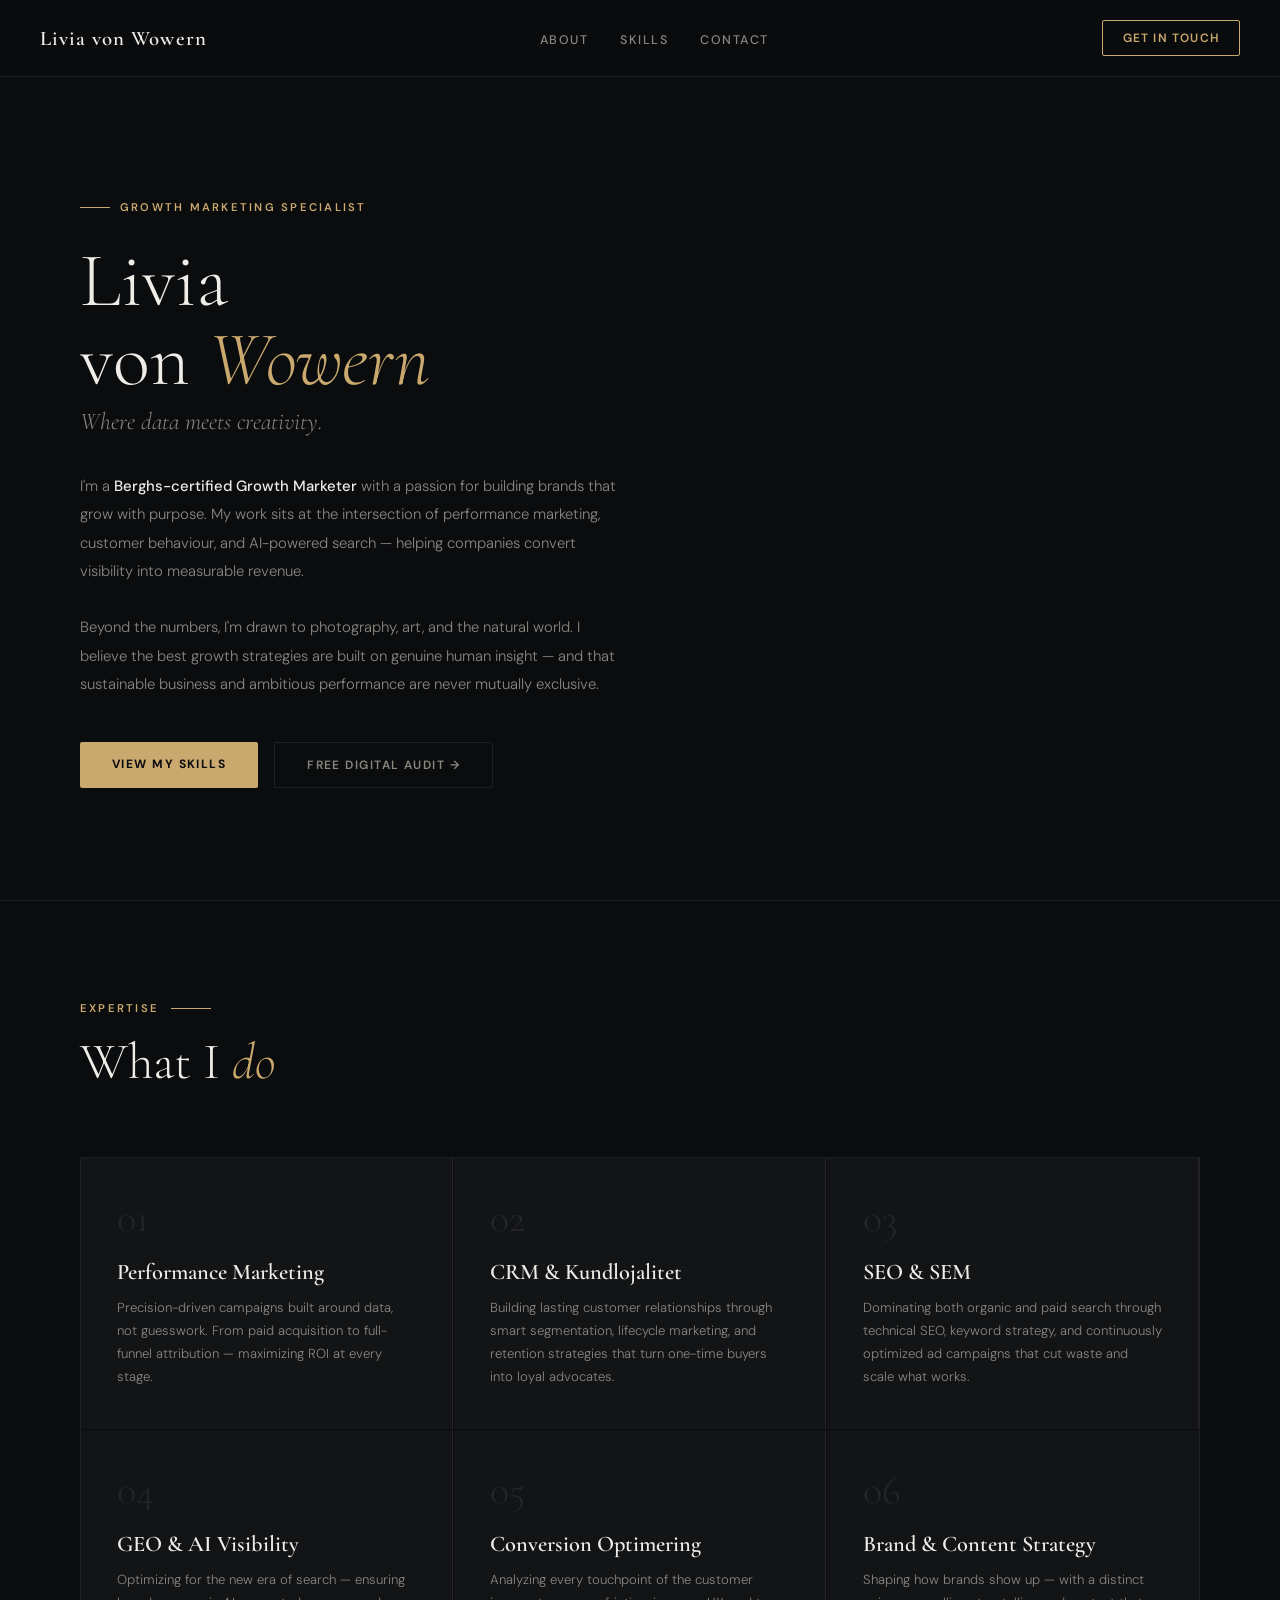
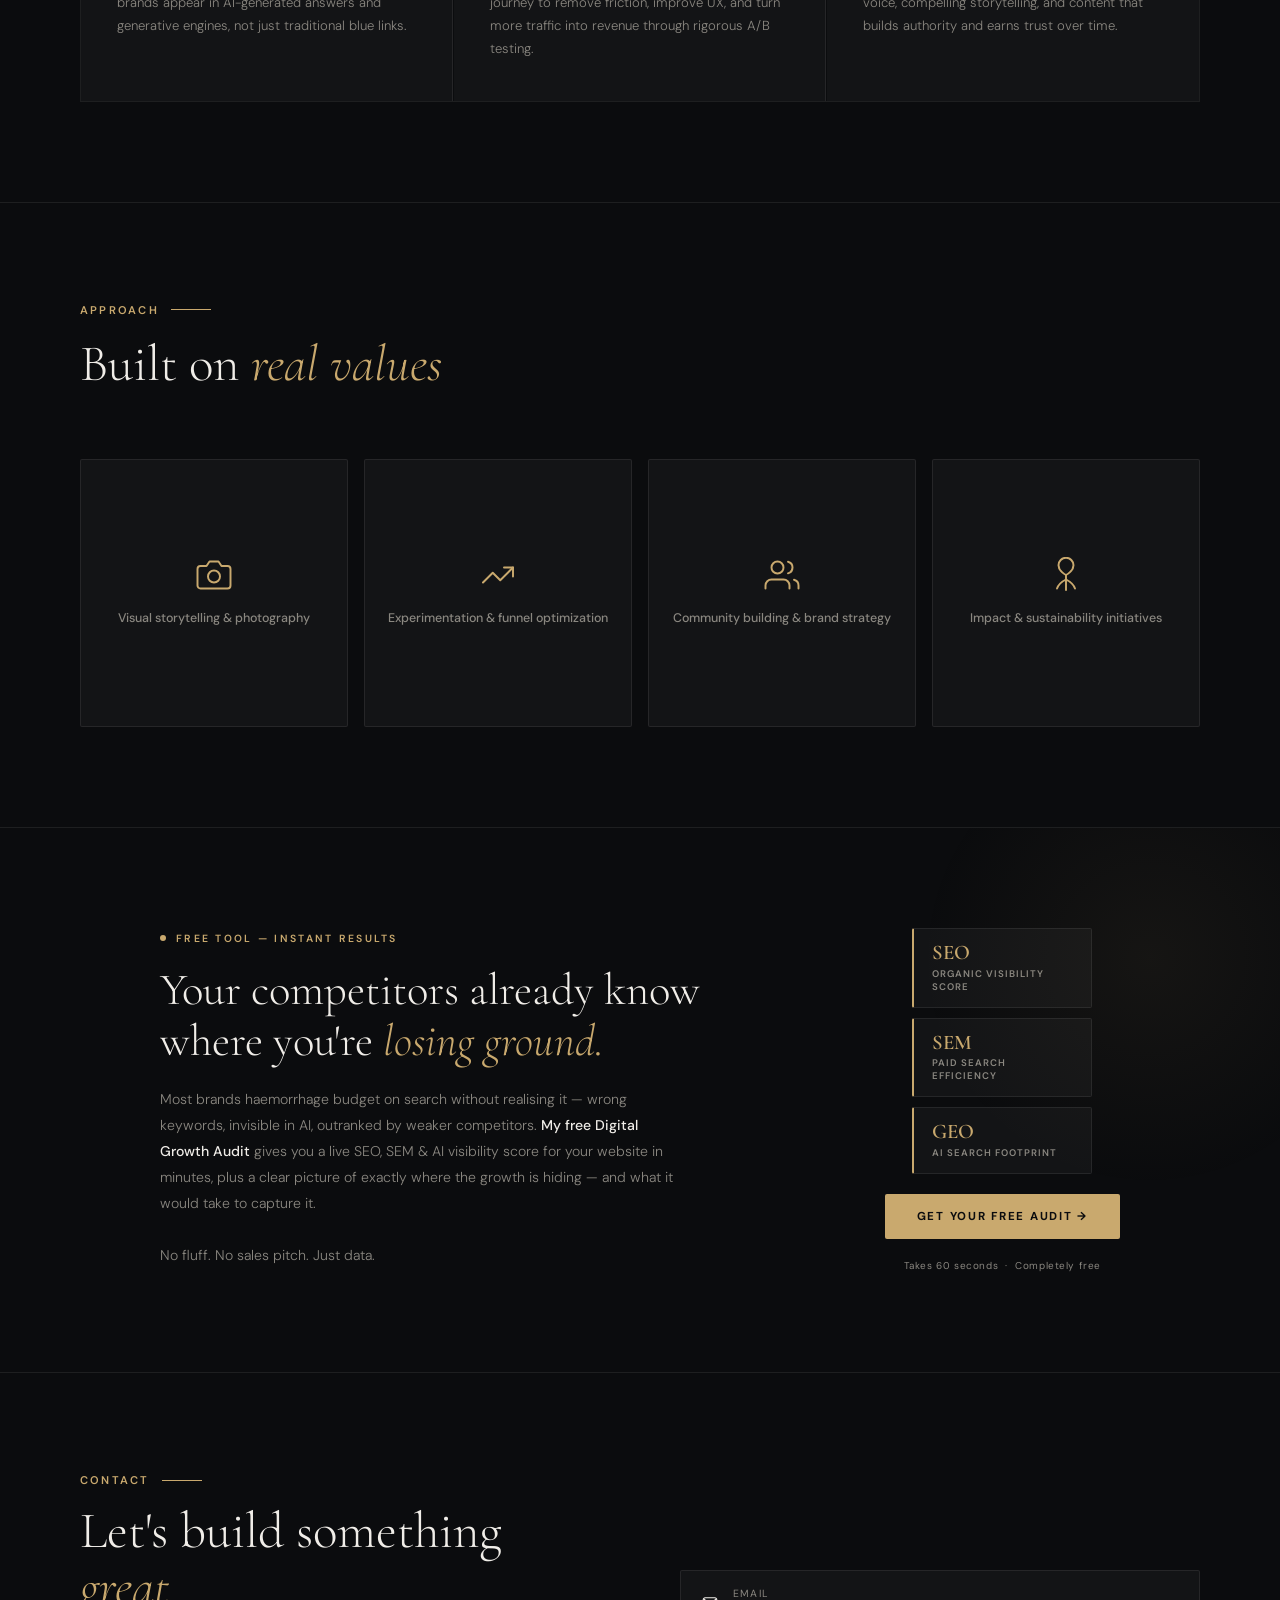
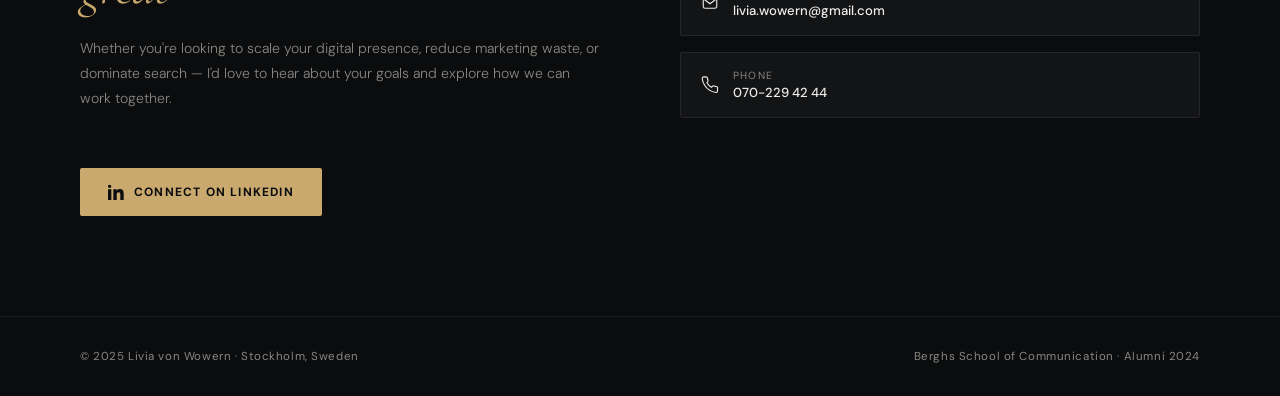
==== commit 630bb6ae: "index.html" ====
--- a/index.html
+++ b/index.html
@@ -1,7 +1,7 @@
 <!DOCTYPE html>
 <html lang="en">
 <head>
-  <!-- Google Tag Manager -->
+   <!-- Google Tag Manager -->
 <script>(function(w,d,s,l,i){w[l]=w[l]||[];w[l].push({'gtm.start':
 new Date().getTime(),event:'gtm.js'});var f=d.getElementsByTagName(s)[0],
 j=d.createElement(s),dl=l!='dataLayer'?'&l='+l:'';j.async=true;j.src=
@@ -11,589 +11,324 @@
   <meta charset="UTF-8" />
   <meta name="viewport" content="width=device-width, initial-scale=1" />
   <title>Livia von Wowern</title>
-
   <link href="https://fonts.googleapis.com/css2?family=Cormorant+Garamond:ital,wght@0,300;0,400;0,600;0,700;1,300;1,400;1,600&family=DM+Sans:wght@300;400;500;600&display=swap" rel="stylesheet">
-
   <style>
+
     :root {
-      --bg: #0b0c0e;
+      --bg:      #0b0c0e;
       --surface: #131416;
-      --surface2: #1a1b1e;
-      --border: rgba(255,255,255,0.08);
-      --text: #f0ede8;
-      --text-soft: #8a8780;
-      --accent: #c9a96e;
+      --surface2:#1a1b1e;
+      --border:  rgba(255,255,255,0.08);
+      --text:    #f0ede8;
+      --soft:    #8a8780;
+      --accent:  #c9a96e;
       --accent2: #e8d5b0;
-      --white: #ffffff;
     }
 
     *, *::before, *::after { box-sizing: border-box; margin: 0; padding: 0; }
 
     body {
-      font-family: 'DM Sans', sans-serif;
+      font-family: "DM Sans", sans-serif;
       background: var(--bg);
       color: var(--text);
       min-height: 100vh;
       overflow-x: hidden;
     }
 
-    /* Subtle noise texture overlay */
-    body::before {
-      content: '';
-      position: fixed;
-      inset: 0;
-      background-image: url("data:image/svg+xml,%3Csvg viewBox='0 0 256 256' xmlns='http://www.w3.org/2000/svg'%3E%3Cfilter id='noise'%3E%3CfeTurbulence type='fractalNoise' baseFrequency='0.9' numOctaves='4' stitchTiles='stitch'/%3E%3C/filter%3E%3Crect width='100%25' height='100%25' filter='url(%23noise)' opacity='0.035'/%3E%3C/svg%3E");
-      pointer-events: none;
-      z-index: 0;
-      opacity: 0.6;
-    }
-
-    /* ── NAV ─────────────────────────────────────── */
+    /* ── NAV ── */
     nav {
-      position: fixed;
-      top: 0; left: 0; right: 0;
-      z-index: 100;
+      position: fixed; top: 0; left: 0; right: 0; z-index: 100;
       padding: 20px 40px;
-      display: flex;
-      justify-content: space-between;
-      align-items: center;
+      display: flex; justify-content: space-between; align-items: center;
       border-bottom: 1px solid var(--border);
       background: rgba(11,12,14,0.85);
       backdrop-filter: blur(12px);
     }
-
     .nav-logo {
-      font-family: 'Cormorant Garamond', serif;
-      font-size: 1.3rem;
-      font-weight: 600;
-      color: var(--text);
-      letter-spacing: 0.05em;
-    }
-
-    .nav-links {
-      display: flex;
-      gap: 32px;
-      list-style: none;
-    }
-
+      font-family: "Cormorant Garamond", serif;
+      font-size: 1.3rem; font-weight: 600; color: var(--text); letter-spacing: 0.05em;
+    }
+    .nav-links { display: flex; gap: 32px; list-style: none; }
     .nav-links a {
-      color: var(--text-soft);
-      text-decoration: none;
-      font-size: 0.78rem;
-      font-weight: 500;
-      letter-spacing: 0.12em;
-      text-transform: uppercase;
+      color: var(--soft); text-decoration: none;
+      font-size: 0.78rem; font-weight: 500; letter-spacing: 0.12em; text-transform: uppercase;
       transition: color 0.2s;
     }
-
     .nav-links a:hover { color: var(--accent); }
-
     .nav-cta {
       padding: 9px 20px;
-      border: 1px solid var(--accent);
-      color: var(--accent);
-      text-decoration: none;
-      font-size: 0.75rem;
-      font-weight: 600;
-      letter-spacing: 0.1em;
-      text-transform: uppercase;
-      border-radius: 2px;
+      border: 1px solid var(--accent); color: var(--accent);
+      text-decoration: none; font-size: 0.75rem; font-weight: 600;
+      letter-spacing: 0.1em; text-transform: uppercase; border-radius: 2px;
       transition: all 0.25s;
     }
     .nav-cta:hover { background: var(--accent); color: var(--bg); }
-
     @media (max-width: 680px) {
       nav { padding: 16px 20px; }
       .nav-links { display: none; }
     }
 
-    /* ── HERO ────────────────────────────────────── */
+    /* ── HERO ── */
     .hero {
-      position: relative;
-      z-index: 1;
+      position: relative; z-index: 1;
       min-height: 100vh;
-      display: grid;
-      grid-template-columns: 1fr 1fr;
-      align-items: center;
-      gap: 0;
+      display: flex; align-items: center;
       padding-top: 80px;
     }
-
-    .hero-left {
-      padding: 80px 60px 80px 80px;
-    }
-
+    .hero-left { padding: 80px 80px 80px 80px; max-width: 760px; }
     .hero-eyebrow {
-      display: inline-flex;
-      align-items: center;
-      gap: 10px;
-      font-size: 0.7rem;
-      font-weight: 600;
-      letter-spacing: 0.2em;
-      text-transform: uppercase;
-      color: var(--accent);
-      margin-bottom: 28px;
-    }
-
+      display: inline-flex; align-items: center; gap: 10px;
+      font-size: 0.7rem; font-weight: 600; letter-spacing: 0.2em;
+      text-transform: uppercase; color: var(--accent); margin-bottom: 28px;
+    }
     .hero-eyebrow::before {
-      content: '';
-      display: block;
-      width: 30px;
-      height: 1px;
-      background: var(--accent);
-    }
-
+      content: ""; display: block; width: 30px; height: 1px; background: var(--accent);
+    }
     h1 {
-      font-family: 'Cormorant Garamond', serif;
+      font-family: "Cormorant Garamond", serif;
       font-size: clamp(3.5rem, 6vw, 6rem);
-      font-weight: 300;
-      line-height: 1.02;
-      color: var(--text);
-      margin-bottom: 8px;
-      letter-spacing: -0.01em;
-    }
-
-    h1 em {
-      font-style: italic;
-      color: var(--accent);
-    }
-
+      font-weight: 300; line-height: 1.02; margin-bottom: 8px;
+    }
+    h1 em { font-style: italic; color: var(--accent); }
     .hero-subtitle {
-      font-family: 'Cormorant Garamond', serif;
+      font-family: "Cormorant Garamond", serif;
       font-size: clamp(1.1rem, 2vw, 1.5rem);
-      font-weight: 300;
-      font-style: italic;
-      color: var(--text-soft);
-      margin-bottom: 36px;
-      letter-spacing: 0.02em;
-    }
-
+      font-weight: 300; font-style: italic; color: var(--soft); margin-bottom: 36px;
+    }
     .hero-bio {
-      font-size: 0.93rem;
-      line-height: 1.9;
-      color: var(--text-soft);
-      max-width: 460px;
-      margin-bottom: 44px;
-      font-weight: 300;
-    }
-
-    .hero-bio strong {
-      color: var(--text);
-      font-weight: 500;
-    }
-
-    .hero-actions {
-      display: flex;
-      gap: 16px;
-      flex-wrap: wrap;
-    }
-
+      font-size: 0.93rem; line-height: 1.9; color: var(--soft);
+      max-width: 540px; margin-bottom: 44px; font-weight: 300;
+    }
+    .hero-bio strong { color: var(--text); font-weight: 500; }
+    .hero-actions { display: flex; gap: 16px; flex-wrap: wrap; }
     .btn-primary {
-      padding: 14px 32px;
-      background: var(--accent);
-      color: var(--bg);
-      text-decoration: none;
-      font-size: 0.75rem;
-      font-weight: 700;
-      letter-spacing: 0.12em;
-      text-transform: uppercase;
-      border-radius: 2px;
-      transition: all 0.25s;
+      padding: 14px 32px; background: var(--accent); color: var(--bg);
+      text-decoration: none; font-size: 0.75rem; font-weight: 700;
+      letter-spacing: 0.12em; text-transform: uppercase; border-radius: 2px; transition: all 0.25s;
     }
     .btn-primary:hover { background: var(--accent2); }
-
     .btn-secondary {
-      padding: 14px 32px;
-      border: 1px solid var(--border);
-      color: var(--text-soft);
-      text-decoration: none;
-      font-size: 0.75rem;
-      font-weight: 600;
-      letter-spacing: 0.12em;
-      text-transform: uppercase;
-      border-radius: 2px;
-      transition: all 0.25s;
-    }
-    .btn-secondary:hover { border-color: var(--text-soft); color: var(--text); }
-
-    /* ── PHOTO SIDE ──────────────────────────────── */
-    .hero-right {
-      height: 100vh;
-      position: relative;
-      overflow: hidden;
-    }
-
-    .photo-frame {
-      position: absolute;
-      inset: 80px 40px 40px 0;
-      border-radius: 4px;
-      overflow: hidden;
-      border: 1px solid var(--border);
-    }
-
-    .photo-placeholder {
-      width: 100%;
-      height: 100%;
-      background: var(--surface2);
-      display: flex;
-      flex-direction: column;
-      align-items: center;
-      justify-content: center;
-      gap: 16px;
-      color: var(--text-soft);
-    }
-
-    .photo-placeholder svg {
-      width: 48px;
-      height: 48px;
-      opacity: 0.3;
-    }
-
-    .photo-placeholder p {
-      font-size: 0.75rem;
-      letter-spacing: 0.1em;
-      text-transform: uppercase;
-      opacity: 0.5;
-    }
-
-    /* If user adds an actual img inside .photo-frame */
-    .photo-frame img {
-      width: 100%;
-      height: 100%;
-      object-fit: cover;
-      object-position: center top;
-      display: block;
-    }
-
-    .photo-caption {
-      position: absolute;
-      bottom: 52px;
-      left: 16px;
-      right: 52px;
-      padding: 16px 20px;
-      background: rgba(11,12,14,0.8);
-      backdrop-filter: blur(8px);
-      border: 1px solid var(--border);
-      border-radius: 2px;
-    }
-
-    .photo-caption p {
-      font-size: 0.7rem;
-      color: var(--text-soft);
-      letter-spacing: 0.08em;
-    }
-
-    .photo-caption strong {
-      color: var(--accent);
-    }
-
+      padding: 14px 32px; border: 1px solid var(--border); color: var(--soft);
+      text-decoration: none; font-size: 0.75rem; font-weight: 600;
+      letter-spacing: 0.12em; text-transform: uppercase; border-radius: 2px; transition: all 0.25s;
+    }
+    .btn-secondary:hover { border-color: var(--soft); color: var(--text); }
     @media (max-width: 900px) {
-      .hero {
-        grid-template-columns: 1fr;
-        min-height: auto;
-      }
-      .hero-right { display: none; }
-      .hero-left { padding: 100px 24px 60px; }
-    }
-
-    /* ── SKILLS ──────────────────────────────────── */
+      .hero { min-height: auto; }
+      .hero-left { padding: 100px 24px 60px; max-width: 100%; }
+    }
+
+    /* ── SKILLS ── */
     .skills-section {
-      position: relative;
-      z-index: 1;
-      padding: 100px 80px;
-      border-top: 1px solid var(--border);
-    }
-
+      position: relative; z-index: 1;
+      padding: 100px 80px; border-top: 1px solid var(--border);
+    }
     .section-label {
-      font-size: 0.7rem;
-      font-weight: 600;
-      letter-spacing: 0.2em;
-      text-transform: uppercase;
-      color: var(--accent);
-      display: flex;
-      align-items: center;
-      gap: 12px;
-      margin-bottom: 16px;
-    }
-
+      font-size: 0.7rem; font-weight: 600; letter-spacing: 0.2em;
+      text-transform: uppercase; color: var(--accent);
+      display: flex; align-items: center; gap: 12px; margin-bottom: 16px;
+    }
     .section-label::after {
-      content: '';
-      flex: 1;
-      max-width: 40px;
-      height: 1px;
-      background: var(--accent);
-    }
-
+      content: ""; flex: 1; max-width: 40px; height: 1px; background: var(--accent);
+    }
     .section-heading {
-      font-family: 'Cormorant Garamond', serif;
+      font-family: "Cormorant Garamond", serif;
       font-size: clamp(2.2rem, 4vw, 3.5rem);
-      font-weight: 300;
-      color: var(--text);
-      margin-bottom: 64px;
-      letter-spacing: -0.01em;
-    }
-
-    .section-heading em {
-      font-style: italic;
-      color: var(--accent);
-    }
-
+      font-weight: 300; color: var(--text); margin-bottom: 64px;
+    }
+    .section-heading em { font-style: italic; color: var(--accent); }
     .skills-grid {
-      display: grid;
-      grid-template-columns: repeat(auto-fit, minmax(280px, 1fr));
-      gap: 1px;
-      border: 1px solid var(--border);
-    }
-
+      display: grid; grid-template-columns: repeat(auto-fit, minmax(280px, 1fr));
+      gap: 1px; border: 1px solid var(--border);
+    }
     .skill-card {
-      padding: 40px 36px;
-      background: var(--surface);
+      padding: 40px 36px; background: var(--surface);
       border-right: 1px solid var(--border);
-      transition: background 0.3s;
-      position: relative;
-      overflow: hidden;
-    }
-
+      transition: background 0.3s; position: relative; overflow: hidden;
+    }
     .skill-card:last-child { border-right: none; }
-
     .skill-card::before {
-      content: '';
-      position: absolute;
-      bottom: 0; left: 0;
-      width: 100%;
-      height: 2px;
-      background: var(--accent);
-      transform: scaleX(0);
-      transform-origin: left;
-      transition: transform 0.35s ease;
-    }
-
+      content: ""; position: absolute; bottom: 0; left: 0;
+      width: 100%; height: 2px; background: var(--accent);
+      transform: scaleX(0); transform-origin: left; transition: transform 0.35s ease;
+    }
     .skill-card:hover { background: var(--surface2); }
     .skill-card:hover::before { transform: scaleX(1); }
-
     .skill-number {
-      font-family: 'Cormorant Garamond', serif;
-      font-size: 2.5rem;
-      font-weight: 300;
-      color: var(--border);
-      margin-bottom: 20px;
-      line-height: 1;
-    }
-
+      font-family: "Cormorant Garamond", serif;
+      font-size: 2.5rem; font-weight: 300; color: var(--border); margin-bottom: 20px; line-height: 1;
+    }
     .skill-name {
-      font-family: 'Cormorant Garamond', serif;
-      font-size: 1.4rem;
-      font-weight: 600;
-      color: var(--text);
-      margin-bottom: 12px;
-      letter-spacing: 0.01em;
-    }
-
-    .skill-desc {
-      font-size: 0.82rem;
-      color: var(--text-soft);
-      line-height: 1.75;
-      font-weight: 300;
-    }
-
+      font-family: "Cormorant Garamond", serif;
+      font-size: 1.4rem; font-weight: 600; color: var(--text); margin-bottom: 12px;
+    }
+    .skill-desc { font-size: 0.82rem; color: var(--soft); line-height: 1.75; font-weight: 300; }
     @media (max-width: 680px) {
       .skills-section { padding: 70px 24px; }
       .skills-grid { grid-template-columns: 1fr; }
       .skill-card { border-right: none; border-bottom: 1px solid var(--border); }
     }
 
-    /* ── FOLIO TILES ─────────────────────────────── */
+    /* ── FOLIO ── */
     .folio-section {
-      position: relative;
-      z-index: 1;
-      padding: 100px 80px;
-      border-top: 1px solid var(--border);
-    }
-
+      position: relative; z-index: 1;
+      padding: 100px 80px; border-top: 1px solid var(--border);
+    }
     .folio-grid {
-      display: grid;
-      grid-template-columns: repeat(4, 1fr);
-      gap: 16px;
-      margin-top: 48px;
-    }
-
+      display: grid; grid-template-columns: repeat(4, 1fr);
+      gap: 16px; margin-top: 48px;
+    }
     .folio-tile {
-      aspect-ratio: 1;
-      background: var(--surface);
-      border: 1px solid var(--border);
-      border-radius: 2px;
-      display: flex;
-      flex-direction: column;
-      align-items: center;
-      justify-content: center;
-      text-align: center;
-      padding: 28px 20px;
-      gap: 12px;
-      transition: all 0.3s;
-    }
-
-    .folio-tile:hover {
-      background: var(--surface2);
-      border-color: var(--accent);
-    }
-
-    .folio-tile .tile-icon { font-size: 1.8rem; }
-
-    .folio-tile .tile-label {
-      font-size: 0.78rem;
-      font-weight: 500;
-      color: var(--text-soft);
-      letter-spacing: 0.05em;
-      line-height: 1.4;
-    }
-
+      aspect-ratio: 1; background: var(--surface); border: 1px solid var(--border);
+      border-radius: 2px; display: flex; flex-direction: column;
+      align-items: center; justify-content: center; text-align: center;
+      padding: 28px 20px; gap: 16px; transition: all 0.3s;
+    }
+    .folio-tile:hover { background: var(--surface2); border-color: var(--accent); }
+    .folio-tile .tile-icon { width: 36px; height: 36px; color: var(--accent); flex-shrink: 0; }
+    .folio-tile .tile-label { font-size: 0.78rem; font-weight: 500; color: var(--soft); line-height: 1.5; }
     @media (max-width: 680px) {
       .folio-section { padding: 70px 24px; }
       .folio-grid { grid-template-columns: repeat(2, 1fr); }
     }
 
-    /* ── CONTACT ─────────────────────────────────── */
+    /* ── AUDIT TEASER ── */
+    .audit-teaser {
+      position: relative; z-index: 1;
+      padding: 100px 80px; border-top: 1px solid var(--border); overflow: hidden;
+    }
+    .audit-teaser::before {
+      content: ""; position: absolute; top: -120px; right: -120px;
+      width: 500px; height: 500px; border-radius: 50%;
+      background: radial-gradient(circle, rgba(201,169,110,0.06) 0%, transparent 65%);
+      pointer-events: none;
+    }
+    .audit-teaser-inner {
+      max-width: 960px; margin: 0 auto;
+      display: grid; grid-template-columns: 1fr auto; gap: 60px; align-items: center;
+    }
+    .audit-tag {
+      font-size: 0.65rem; font-weight: 600; letter-spacing: 0.22em;
+      text-transform: uppercase; color: var(--accent);
+      display: flex; align-items: center; gap: 10px; margin-bottom: 20px;
+    }
+    .audit-pulse {
+      width: 6px; height: 6px; border-radius: 50%; background: var(--accent);
+      animation: pulse 2s ease-in-out infinite; display: inline-block;
+    }
+    .audit-teaser h2 {
+      font-family: "Cormorant Garamond", serif;
+      font-size: clamp(2rem, 3.5vw, 3rem); font-weight: 300; line-height: 1.15; margin-bottom: 18px;
+    }
+    .audit-teaser h2 em { font-style: italic; color: var(--accent); }
+    .audit-teaser p { font-size: 0.88rem; color: var(--soft); line-height: 1.85; font-weight: 300; max-width: 520px; }
+    .audit-teaser p strong { color: var(--text); font-weight: 500; }
+    .audit-right { display: flex; flex-direction: column; align-items: center; gap: 20px; flex-shrink: 0; }
+    .audit-stats { display: flex; flex-direction: column; gap: 10px; width: 180px; }
+    .audit-stat {
+      padding: 14px 18px; background: var(--surface);
+      border: 1px solid var(--border); border-left: 2px solid var(--accent); border-radius: 2px;
+    }
+    .audit-stat-val {
+      font-family: "Cormorant Garamond", serif;
+      font-size: 1.3rem; font-weight: 600; color: var(--accent); line-height: 1; margin-bottom: 3px;
+    }
+    .audit-stat-label { font-size: 0.6rem; font-weight: 600; letter-spacing: 0.1em; text-transform: uppercase; color: var(--soft); }
+
+    /* ====================================================
+       AUDIT BUTTON — change "audit.html" to your filename
+       ==================================================== */
+    .audit-btn {
+      display: inline-block; padding: 15px 32px;
+      background: var(--accent); color: var(--bg);
+      text-decoration: none; font-size: 0.72rem; font-weight: 700;
+      letter-spacing: 0.15em; text-transform: uppercase;
+      border-radius: 2px; transition: background 0.25s;
+      white-space: nowrap; width: 100%; text-align: center;
+    }
+    .audit-btn:hover { background: var(--accent2); }
+    .audit-note { font-size: 0.62rem; color: var(--soft); letter-spacing: 0.06em; text-align: center; }
+    @media (max-width: 860px) {
+      .audit-teaser { padding: 70px 24px; }
+      .audit-teaser-inner { grid-template-columns: 1fr; gap: 40px; }
+      .audit-right { align-items: flex-start; }
+      .audit-stats { flex-direction: row; width: auto; flex-wrap: wrap; }
+      .audit-stat { flex: 1; min-width: 120px; }
+      .audit-btn { width: auto; }
+    }
+
+    /* ── CONTACT ── */
     .contact-section {
-      position: relative;
-      z-index: 1;
-      padding: 100px 80px;
-      border-top: 1px solid var(--border);
-      display: grid;
-      grid-template-columns: 1fr 1fr;
-      gap: 80px;
-      align-items: center;
-    }
-
+      position: relative; z-index: 1;
+      padding: 100px 80px; border-top: 1px solid var(--border);
+      display: grid; grid-template-columns: 1fr 1fr; gap: 80px; align-items: center;
+    }
     .contact-info h2 {
-      font-family: 'Cormorant Garamond', serif;
-      font-size: clamp(2.2rem, 4vw, 3.5rem);
-      font-weight: 300;
-      line-height: 1.1;
-      margin-bottom: 20px;
-    }
-
-    .contact-info h2 em {
-      font-style: italic;
-      color: var(--accent);
-    }
-
-    .contact-info p {
-      font-size: 0.88rem;
-      color: var(--text-soft);
-      line-height: 1.8;
-      margin-bottom: 36px;
-      font-weight: 300;
-    }
-
-    .contact-links {
-      display: flex;
-      flex-direction: column;
-      gap: 16px;
-    }
-
+      font-family: "Cormorant Garamond", serif;
+      font-size: clamp(2.2rem, 4vw, 3.5rem); font-weight: 300; line-height: 1.1; margin-bottom: 20px;
+    }
+    .contact-info h2 em { font-style: italic; color: var(--accent); }
+    .contact-info p { font-size: 0.88rem; color: var(--soft); line-height: 1.8; margin-bottom: 36px; font-weight: 300; }
+    .contact-links { display: flex; flex-direction: column; gap: 16px; }
     .contact-link {
-      display: flex;
-      align-items: center;
-      gap: 14px;
-      padding: 16px 20px;
-      background: var(--surface);
-      border: 1px solid var(--border);
-      border-radius: 2px;
-      text-decoration: none;
-      color: var(--text);
-      font-size: 0.82rem;
-      transition: all 0.25s;
-    }
-
-    .contact-link:hover {
-      border-color: var(--accent);
-      color: var(--accent);
-    }
-
-    .contact-link .cl-label {
-      font-size: 0.65rem;
-      letter-spacing: 0.12em;
-      text-transform: uppercase;
-      color: var(--text-soft);
-      display: block;
-      margin-bottom: 2px;
-    }
-
-    .contact-link .cl-value { font-weight: 500; }
-
+      display: flex; align-items: center; gap: 14px;
+      padding: 16px 20px; background: var(--surface);
+      border: 1px solid var(--border); border-radius: 2px;
+      text-decoration: none; color: var(--text); font-size: 0.82rem; transition: all 0.25s;
+    }
+    .contact-link:hover { border-color: var(--accent); color: var(--accent); }
+    .cl-label { font-size: 0.65rem; letter-spacing: 0.12em; text-transform: uppercase; color: var(--soft); display: block; margin-bottom: 2px; }
+    .cl-value { font-weight: 500; }
     .linkedin-btn {
-      display: inline-flex;
-      align-items: center;
-      gap: 10px;
-      padding: 16px 28px;
-      background: var(--accent);
-      color: var(--bg);
-      text-decoration: none;
-      font-size: 0.75rem;
-      font-weight: 700;
-      letter-spacing: 0.1em;
-      text-transform: uppercase;
-      border-radius: 2px;
-      margin-top: 20px;
-      transition: background 0.25s;
-    }
-
+      display: inline-flex; align-items: center; gap: 10px;
+      padding: 16px 28px; background: var(--accent); color: var(--bg);
+      text-decoration: none; font-size: 0.75rem; font-weight: 700;
+      letter-spacing: 0.1em; text-transform: uppercase; border-radius: 2px;
+      margin-top: 20px; transition: background 0.25s;
+    }
     .linkedin-btn:hover { background: var(--accent2); }
-
     @media (max-width: 900px) {
-      .contact-section {
-        grid-template-columns: 1fr;
-        gap: 48px;
-        padding: 70px 24px;
-      }
-    }
-
-    /* ── FOOTER ──────────────────────────────────── */
+      .contact-section { grid-template-columns: 1fr; gap: 48px; padding: 70px 24px; }
+    }
+
+    /* ── FOOTER ── */
     footer {
-      position: relative;
-      z-index: 1;
+      position: relative; z-index: 1;
       border-top: 1px solid var(--border);
       padding: 32px 80px;
-      display: flex;
-      justify-content: space-between;
-      align-items: center;
-    }
-
-    footer p {
-      font-size: 0.72rem;
-      color: var(--text-soft);
-      letter-spacing: 0.05em;
-    }
-
+      display: flex; justify-content: space-between; align-items: center;
+    }
+    footer p { font-size: 0.72rem; color: var(--soft); letter-spacing: 0.05em; }
     @media (max-width: 680px) {
-      footer {
-        flex-direction: column;
-        gap: 12px;
-        padding: 24px;
-        text-align: center;
-      }
-    }
-
-    /* ── ANIMATIONS ──────────────────────────────── */
+      footer { flex-direction: column; gap: 12px; padding: 24px; text-align: center; }
+    }
+
+    /* ── ANIMATIONS ── */
     @keyframes fadeUp {
       from { opacity: 0; transform: translateY(24px); }
       to   { opacity: 1; transform: translateY(0); }
     }
-
+    @keyframes pulse {
+      0%, 100% { opacity: 1; }
+      50%       { opacity: 0.3; }
+    }
     .hero-eyebrow { animation: fadeUp 0.6s ease both; }
-    h1 { animation: fadeUp 0.7s 0.1s ease both; }
+    h1             { animation: fadeUp 0.7s 0.1s ease both; }
     .hero-subtitle { animation: fadeUp 0.7s 0.2s ease both; }
-    .hero-bio { animation: fadeUp 0.7s 0.3s ease both; }
-    .hero-actions { animation: fadeUp 0.7s 0.4s ease both; }
+    .hero-bio      { animation: fadeUp 0.7s 0.3s ease both; }
+    .hero-actions  { animation: fadeUp 0.7s 0.4s ease both; }
+
   </style>
 </head>
 <body>
-  <!-- Google Tag Manager (noscript) -->
+ <!-- Google Tag Manager (noscript) -->
 <noscript><iframe src="https://www.googletagmanager.com/ns.html?id=GTM-K4TDV6P3"
 height="0" width="0" style="display:none;visibility:hidden"></iframe></noscript>
 <!-- End Google Tag Manager (noscript) -->
 
-  <!-- ── NAV ── -->
+  <!-- ══════════════════════════════════════════
+       NAV
+  ══════════════════════════════════════════ -->
   <nav>
     <div class="nav-logo">Livia von Wowern</div>
     <ul class="nav-links">
@@ -604,57 +339,42 @@
     <a href="mailto:livia.wowern@gmail.com" class="nav-cta">Get in touch</a>
   </nav>
 
-  <!-- ── HERO ── -->
+  <!-- ══════════════════════════════════════════
+       HERO
+  ══════════════════════════════════════════ -->
   <section class="hero" id="about">
     <div class="hero-left">
       <div class="hero-eyebrow">Growth Marketing Specialist</div>
-
       <h1>Livia<br>von <em>Wowern</em></h1>
       <p class="hero-subtitle">Where data meets creativity.</p>
-
       <p class="hero-bio">
-        I'm a <strong>Berghs-certified Growth Marketer</strong> with a passion for building brands
-        that grow with purpose. My work sits at the intersection of performance marketing,
-        customer behaviour, and AI-powered search — helping companies convert visibility
-        into measurable revenue.<br><br>
+        I'm a <strong>Berghs-certified Growth Marketer</strong> with a passion for building
+        brands that grow with purpose. My work sits at the intersection of performance
+        marketing, customer behaviour, and AI-powered search — helping companies convert
+        visibility into measurable revenue.<br><br>
         Beyond the numbers, I'm drawn to photography, art, and the natural world.
         I believe the best growth strategies are built on genuine human insight —
         and that sustainable business and ambitious performance are never mutually exclusive.
       </p>
-
       <div class="hero-actions">
         <a href="#skills" class="btn-primary">View my skills</a>
-        <a href="#contact" class="btn-secondary">Let's talk</a>
-      </div>
-    </div>
-
-    <div class="hero-right">
-      <div class="photo-frame">
-        <!--
-          TO ADD YOUR PHOTO:
-          Replace the .photo-placeholder div below with:
-          <img src="your-photo.jpg" alt="Livia von Wowern">
-        -->
-        <div class="photo-placeholder">
-          <svg viewBox="0 0 24 24" fill="none" stroke="currentColor" stroke-width="1">
-            <path d="M20 21v-2a4 4 0 0 0-4-4H8a4 4 0 0 0-4 4v2"/>
-            <circle cx="12" cy="7" r="4"/>
-          </svg>
-          <p>Add your photo here</p>
-        </div>
-      </div>
-
-      <div class="photo-caption">
-        <p><strong>Berghs School of Communication</strong> · Alumni 2024 · Stockholm</p>
+
+        <!-- ============================================================
+             AUDIT BUTTON — change href below to your lead magnet file
+             e.g. href="audit.html"  or  href="your-lead-magnet.html"
+             ============================================================ -->
+        <a href="audit.html" class="btn-secondary">Free digital audit &rarr;</a>
+
       </div>
     </div>
   </section>
 
-  <!-- ── SKILLS ── -->
+  <!-- ══════════════════════════════════════════
+       SKILLS
+  ══════════════════════════════════════════ -->
   <section class="skills-section" id="skills">
     <div class="section-label">Expertise</div>
     <h2 class="section-heading">What I <em>do</em></h2>
-
     <div class="skills-grid">
 
       <div class="skill-card">
@@ -665,19 +385,19 @@
 
       <div class="skill-card">
         <div class="skill-number">02</div>
-        <div class="skill-name">CRM & Kundlojalitet</div>
+        <div class="skill-name">CRM &amp; Kundlojalitet</div>
         <p class="skill-desc">Building lasting customer relationships through smart segmentation, lifecycle marketing, and retention strategies that turn one-time buyers into loyal advocates.</p>
       </div>
 
       <div class="skill-card">
         <div class="skill-number">03</div>
-        <div class="skill-name">SEO & SEM</div>
+        <div class="skill-name">SEO &amp; SEM</div>
         <p class="skill-desc">Dominating both organic and paid search through technical SEO, keyword strategy, and continuously optimized ad campaigns that cut waste and scale what works.</p>
       </div>
 
       <div class="skill-card">
         <div class="skill-number">04</div>
-        <div class="skill-name">GEO & AI Visibility</div>
+        <div class="skill-name">GEO &amp; AI Visibility</div>
         <p class="skill-desc">Optimizing for the new era of search — ensuring brands appear in AI-generated answers and generative engines, not just traditional blue links.</p>
       </div>
 
@@ -689,68 +409,145 @@
 
       <div class="skill-card">
         <div class="skill-number">06</div>
-        <div class="skill-name">Brand & Content Strategy</div>
+        <div class="skill-name">Brand &amp; Content Strategy</div>
         <p class="skill-desc">Shaping how brands show up — with a distinct voice, compelling storytelling, and content that builds authority and earns trust over time.</p>
       </div>
 
     </div>
   </section>
 
-  <!-- ── FOLIO TILES ── -->
+  <!-- ══════════════════════════════════════════
+       VALUES / APPROACH TILES
+  ══════════════════════════════════════════ -->
   <section class="folio-section">
     <div class="section-label">Approach</div>
     <h2 class="section-heading">Built on <em>real values</em></h2>
-
     <div class="folio-grid">
+
       <div class="folio-tile">
-        <span class="tile-icon">📸</span>
-        <span class="tile-label">Visual storytelling & photography</span>
-      </div>
+        <svg class="tile-icon" viewBox="0 0 24 24" fill="none" stroke="currentColor" stroke-width="1.3" stroke-linecap="round" stroke-linejoin="round">
+          <path d="M23 19a2 2 0 0 1-2 2H3a2 2 0 0 1-2-2V8a2 2 0 0 1 2-2h4l2-3h6l2 3h4a2 2 0 0 1 2 2z"/>
+          <circle cx="12" cy="13" r="4"/>
+        </svg>
+        <span class="tile-label">Visual storytelling &amp; photography</span>
+      </div>
+
       <div class="folio-tile">
-        <span class="tile-icon">📈</span>
-        <span class="tile-label">Experimentation & funnel optimization</span>
-      </div>
+        <svg class="tile-icon" viewBox="0 0 24 24" fill="none" stroke="currentColor" stroke-width="1.3" stroke-linecap="round" stroke-linejoin="round">
+          <polyline points="22 7 13.5 15.5 8.5 10.5 2 17"/>
+          <polyline points="16 7 22 7 22 13"/>
+        </svg>
+        <span class="tile-label">Experimentation &amp; funnel optimization</span>
+      </div>
+
       <div class="folio-tile">
-        <span class="tile-icon">🤝</span>
-        <span class="tile-label">Community building & brand strategy</span>
-      </div>
+        <svg class="tile-icon" viewBox="0 0 24 24" fill="none" stroke="currentColor" stroke-width="1.3" stroke-linecap="round" stroke-linejoin="round">
+          <path d="M17 21v-2a4 4 0 0 0-4-4H5a4 4 0 0 0-4 4v2"/>
+          <circle cx="9" cy="7" r="4"/>
+          <path d="M23 21v-2a4 4 0 0 0-3-3.87"/>
+          <path d="M16 3.13a4 4 0 0 1 0 7.75"/>
+        </svg>
+        <span class="tile-label">Community building &amp; brand strategy</span>
+      </div>
+
       <div class="folio-tile">
-        <span class="tile-icon">🌿</span>
-        <span class="tile-label">Impact & sustainability initiatives</span>
-      </div>
+        <svg class="tile-icon" viewBox="0 0 24 24" fill="none" stroke="currentColor" stroke-width="1.3" stroke-linecap="round" stroke-linejoin="round">
+          <path d="M12 22V12"/>
+          <path d="M12 12C12 12 7 9.5 7 5.5a5 5 0 0 1 10 0C17 9.5 12 12 12 12z"/>
+          <path d="M12 15c-2 1-5 3-6 6"/>
+          <path d="M12 15c2 1 5 3 6 6"/>
+        </svg>
+        <span class="tile-label">Impact &amp; sustainability initiatives</span>
+      </div>
+
     </div>
   </section>
 
-  <!-- ── CONTACT ── -->
+  <!-- ══════════════════════════════════════════
+       AUDIT TEASER
+       The button below links to your lead magnet.
+       Change href="audit.html" to your file name.
+  ══════════════════════════════════════════ -->
+  <section class="audit-teaser">
+    <div class="audit-teaser-inner">
+
+      <div>
+        <div class="audit-tag">
+          <span class="audit-pulse"></span>
+          Free Tool &mdash; Instant Results
+        </div>
+        <h2>Your competitors already know<br>where you're <em>losing ground.</em></h2>
+        <p>
+          Most brands haemorrhage budget on search without realising it &mdash;
+          wrong keywords, invisible in AI, outranked by weaker competitors.
+          <strong>My free Digital Growth Audit</strong> gives you a live SEO, SEM &amp; AI
+          visibility score for your website in minutes, plus a clear picture of exactly
+          where the growth is hiding &mdash; and what it would take to capture it.
+          <br><br>No fluff. No sales pitch. Just data.
+        </p>
+      </div>
+
+      <div class="audit-right">
+        <div class="audit-stats">
+          <div class="audit-stat">
+            <div class="audit-stat-val">SEO</div>
+            <div class="audit-stat-label">Organic visibility score</div>
+          </div>
+          <div class="audit-stat">
+            <div class="audit-stat-val">SEM</div>
+            <div class="audit-stat-label">Paid search efficiency</div>
+          </div>
+          <div class="audit-stat">
+            <div class="audit-stat-val">GEO</div>
+            <div class="audit-stat-label">AI search footprint</div>
+          </div>
+        </div>
+
+        <!-- ============================================================
+             AUDIT BUTTON — change href to your lead magnet file name
+             ============================================================ -->
+        <a href="audit.html" class="audit-btn">Get your free audit &rarr;</a>
+
+        <span class="audit-note">Takes 60 seconds &nbsp;&middot;&nbsp; Completely free</span>
+      </div>
+
+    </div>
+  </section>
+
+  <!-- ══════════════════════════════════════════
+       CONTACT
+  ══════════════════════════════════════════ -->
   <section class="contact-section" id="contact">
     <div class="contact-info">
       <div class="section-label">Contact</div>
       <h2>Let's build something <em>great</em></h2>
-      <p>Whether you're looking to scale your digital presence, reduce marketing waste, or dominate search — I'd love to hear about your goals and explore how we can work together.</p>
-
+      <p>Whether you're looking to scale your digital presence, reduce marketing waste,
+      or dominate search &mdash; I'd love to hear about your goals and explore how we
+      can work together.</p>
       <a href="https://www.linkedin.com/in/livia-von-wowern-b5a18633a" target="_blank" rel="noopener noreferrer" class="linkedin-btn">
-        <svg width="16" height="16" viewBox="0 0 24 24" fill="currentColor"><path d="M4.98 3.5C4.98 4.88 3.86 6 2.5 6S0 4.88 0 3.5 1.12 1 2.5 1s2.48 1.12 2.48 2.5zM0 8h5v16H0zM8 8h4.8v2.2h.1c.7-1.3 2.3-2.6 4.7-2.6 5 0 5.9 3.3 5.9 7.6V24h-5v-7.5c0-1.8 0-4.1-2.5-4.1s-2.9 2-2.9 4v7.6H8V8z"/></svg>
+        <svg width="16" height="16" viewBox="0 0 24 24" fill="currentColor">
+          <path d="M4.98 3.5C4.98 4.88 3.86 6 2.5 6S0 4.88 0 3.5 1.12 1 2.5 1s2.48 1.12 2.48 2.5zM0 8h5v16H0zM8 8h4.8v2.2h.1c.7-1.3 2.3-2.6 4.7-2.6 5 0 5.9 3.3 5.9 7.6V24h-5v-7.5c0-1.8 0-4.1-2.5-4.1s-2.9 2-2.9 4v7.6H8V8z"/>
+        </svg>
         Connect on LinkedIn
       </a>
     </div>
 
     <div class="contact-links">
       <a href="mailto:livia.wowern@gmail.com" class="contact-link">
-        <svg width="18" height="18" viewBox="0 0 24 24" fill="none" stroke="currentColor" stroke-width="1.5"><path d="M3 7.5A2.5 2.5 0 0 1 5.5 5h13A2.5 2.5 0 0 1 21 7.5v9A2.5 2.5 0 0 1 18.5 19h-13A2.5 2.5 0 0 1 3 16.5v-9Z"/><path d="M4 7l8 6 8-6"/></svg>
+        <svg width="18" height="18" viewBox="0 0 24 24" fill="none" stroke="currentColor" stroke-width="1.5">
+          <path d="M3 7.5A2.5 2.5 0 0 1 5.5 5h13A2.5 2.5 0 0 1 21 7.5v9A2.5 2.5 0 0 1 18.5 19h-13A2.5 2.5 0 0 1 3 16.5v-9Z"/>
+          <path d="M4 7l8 6 8-6"/>
+        </svg>
         <div>
-          <span class="cl-label">Personal email</span>
+          <span class="cl-label">Email</span>
           <span class="cl-value">livia.wowern@gmail.com</span>
         </div>
       </a>
-      <a href="mailto:livia.von.wowern@berghs.student.se" class="contact-link">
-        <svg width="18" height="18" viewBox="0 0 24 24" fill="none" stroke="currentColor" stroke-width="1.5"><path d="M3 7.5A2.5 2.5 0 0 1 5.5 5h13A2.5 2.5 0 0 1 21 7.5v9A2.5 2.5 0 0 1 18.5 19h-13A2.5 2.5 0 0 1 3 16.5v-9Z"/><path d="M4 7l8 6 8-6"/></svg>
-        <div>
-          <span class="cl-label">School email</span>
-          <span class="cl-value">livia.von.wowern@berghs.student.se</span>
-        </div>
-      </a>
+
       <a href="tel:0702294244" class="contact-link">
-        <svg width="18" height="18" viewBox="0 0 24 24" fill="none" stroke="currentColor" stroke-width="1.5"><path d="M22 16.92v3a2 2 0 0 1-2.18 2 19.79 19.79 0 0 1-8.63-3.07A19.5 19.5 0 0 1 4.69 12a19.79 19.79 0 0 1-3.07-8.67A2 2 0 0 1 3.6 1.18h3a2 2 0 0 1 2 1.72 12.84 12.84 0 0 0 .7 2.81 2 2 0 0 1-.45 2.11L7.91 9a16 16 0 0 0 6 6l1.27-1.27a2 2 0 0 1 2.11-.45 12.84 12.84 0 0 0 2.81.7A2 2 0 0 1 22 16.92z"/></svg>
+        <svg width="18" height="18" viewBox="0 0 24 24" fill="none" stroke="currentColor" stroke-width="1.5">
+          <path d="M22 16.92v3a2 2 0 0 1-2.18 2 19.79 19.79 0 0 1-8.63-3.07A19.5 19.5 0 0 1 4.69 12a19.79 19.79 0 0 1-3.07-8.67A2 2 0 0 1 3.6 1.18h3a2 2 0 0 1 2 1.72 12.84 12.84 0 0 0 .7 2.81 2 2 0 0 1-.45 2.11L7.91 9a16 16 0 0 0 6 6l1.27-1.27a2 2 0 0 1 2.11-.45 12.84 12.84 0 0 0 2.81.7A2 2 0 0 1 22 16.92z"/>
+        </svg>
         <div>
           <span class="cl-label">Phone</span>
           <span class="cl-value">070-229 42 44</span>
@@ -759,11 +556,28 @@
     </div>
   </section>
 
-  <!-- ── FOOTER ── -->
+  <!-- ══════════════════════════════════════════
+       FOOTER
+  ══════════════════════════════════════════ -->
   <footer>
-    <p>© 2025 Livia von Wowern · Stockholm, Sweden</p>
-    <p>Berghs School of Communication · Alumni 2026</p>
+    <p>&copy; 2025 Livia von Wowern &middot; Stockholm, Sweden</p>
+    <p>Berghs School of Communication &middot; Alumni 2024</p>
   </footer>
-
+<script>
+document.addEventListener('DOMContentLoaded', function() {
+  const contactBtn = document.querySelector('.nav-cta');
+  if (contactBtn) {
+    contactBtn.addEventListener('click', function() {
+      window.dataLayer = window.dataLayer || [];
+      window.dataLayer.push({
+        'event': 'contact_click',
+        'button_text': 'Get in touch',
+        'button_location': 'header_nav',
+        'contact_email': 'livia.wowern@gmail.com'
+      });
+    });
+  }
+});
+</script>
 </body>
 </html>
